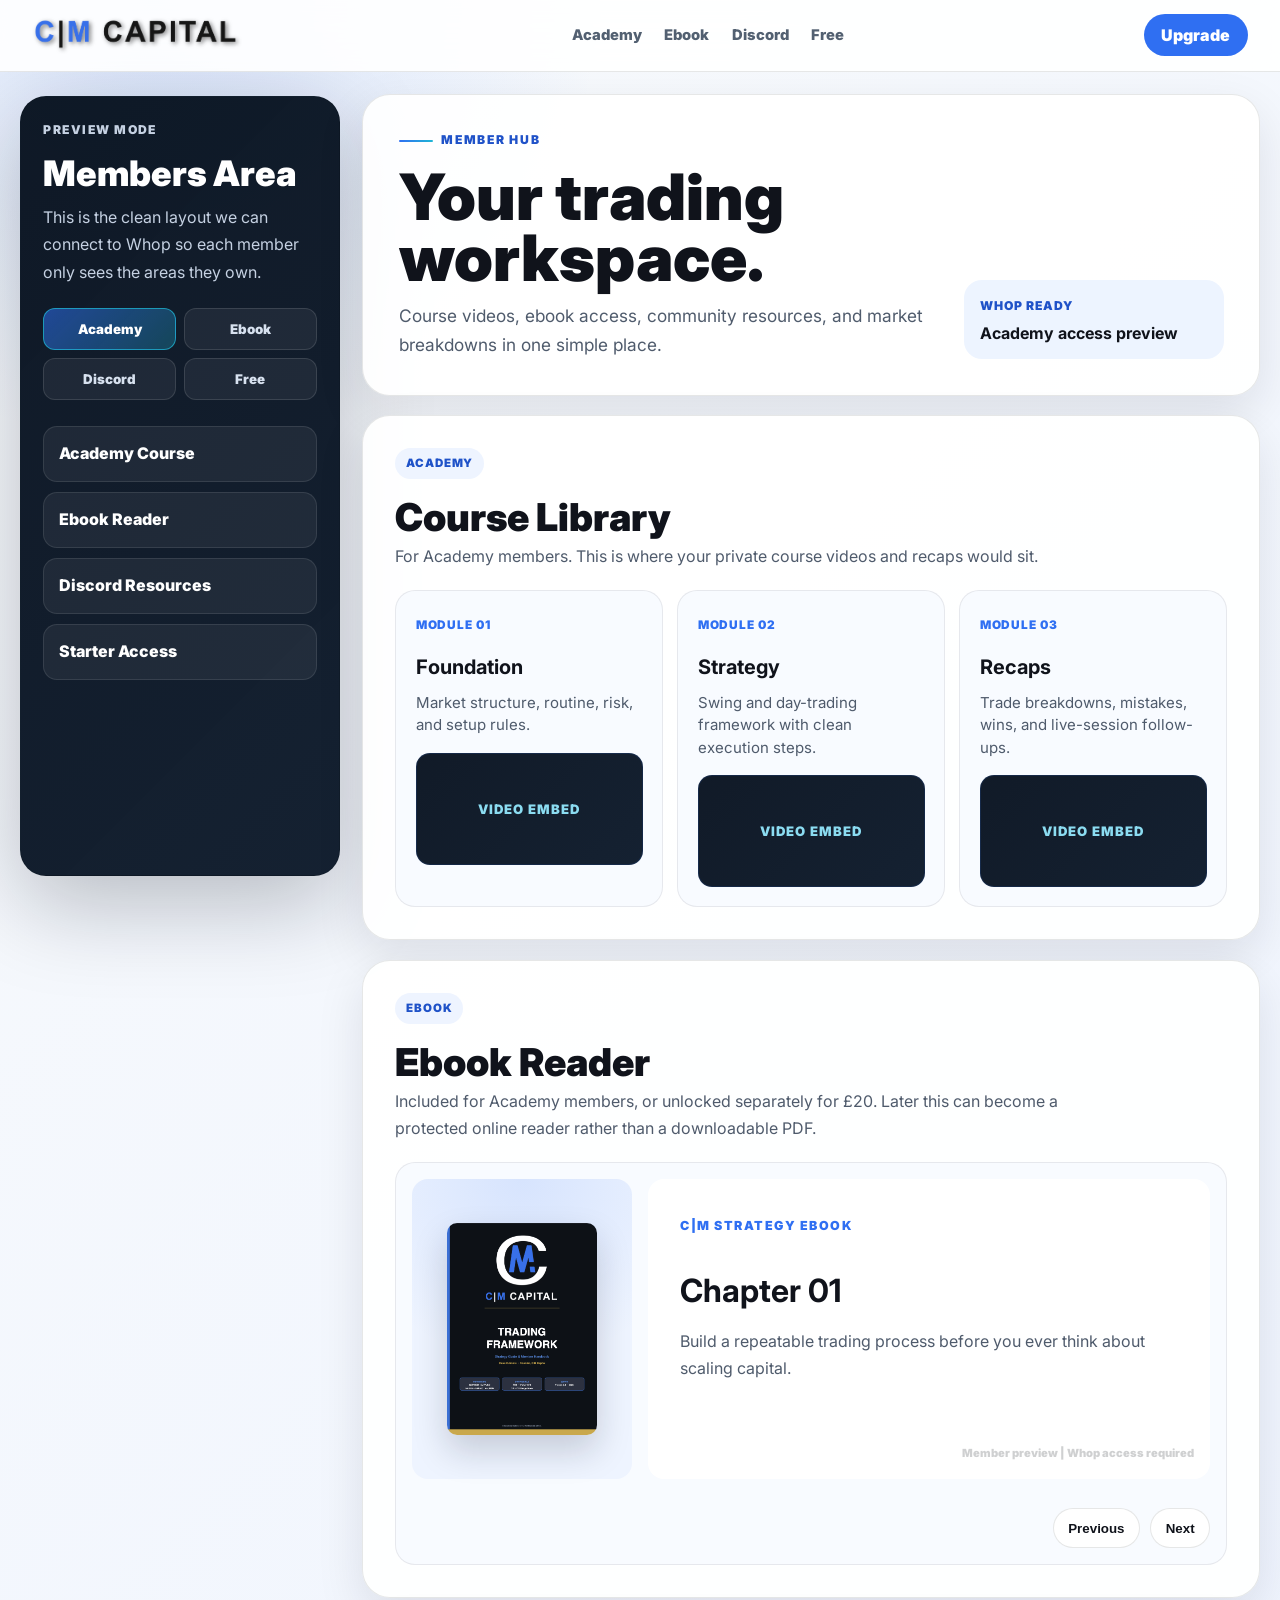
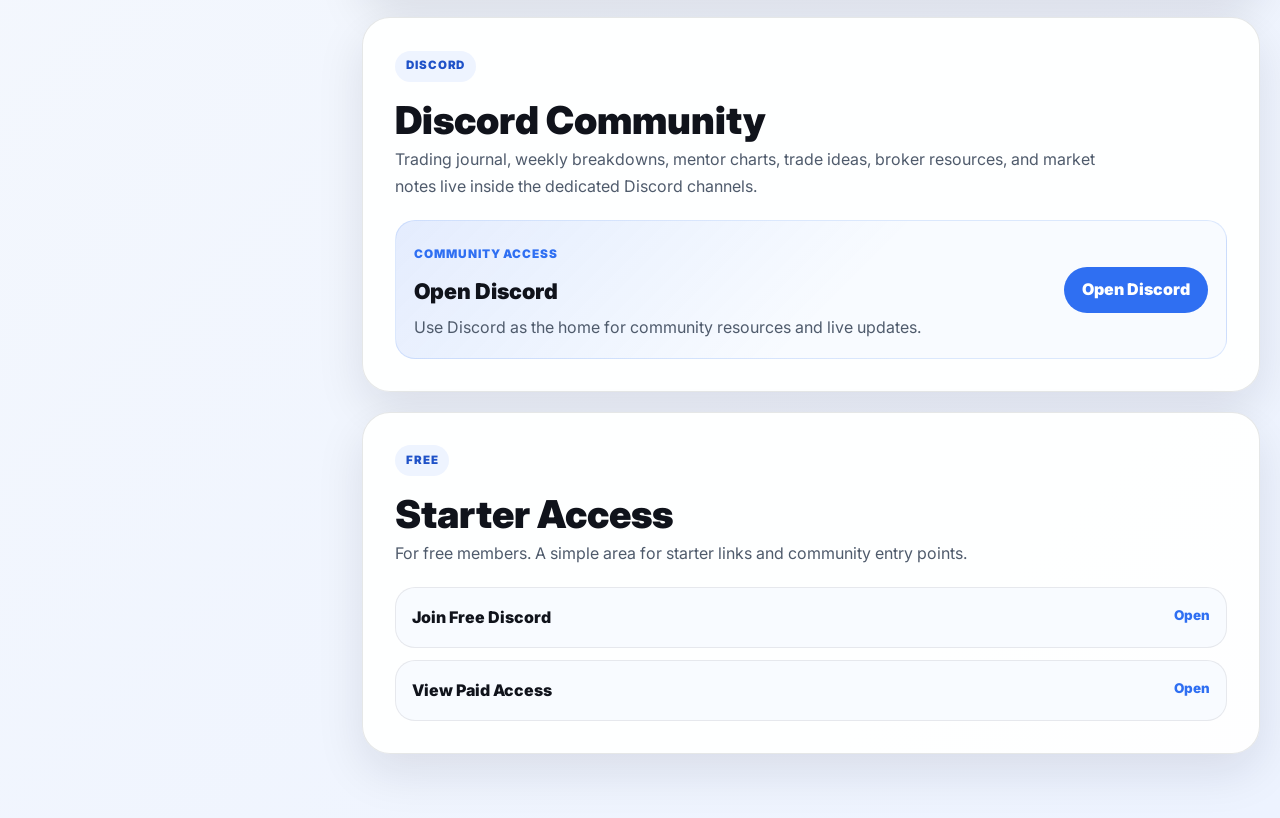
==== members/index.html @ 34deee8c "Add files via upload" ====
<!DOCTYPE html>
<html lang="en">
<head>
  <meta charset="UTF-8" />
  <meta name="viewport" content="width=device-width, initial-scale=1.0" />
  <title>C|M Capital Members Area</title>
  <meta name="description" content="C|M Capital member access preview for Academy, Discord, Ebook, and free resources." />
  <link rel="icon" href="../assets/logo-mark-dark.png" />
  <link rel="preconnect" href="https://fonts.googleapis.com">
  <link rel="preconnect" href="https://fonts.gstatic.com" crossorigin>
  <link href="https://fonts.googleapis.com/css2?family=Inter:wght@400;500;600;700;800;900&display=swap" rel="stylesheet">
  <link rel="stylesheet" href="../style.css" />
</head>
<body class="portal-body">
  <header class="portal-shell-header">
    <a href="../index.html" class="portal-brand" aria-label="Back to C|M Capital home">
      <img src="../assets/logo-nav.png" alt="C|M Capital">
    </a>
    <nav class="portal-topnav" aria-label="Member portal navigation">
      <a href="#academy">Academy</a>
      <a href="#ebook">Ebook</a>
      <a href="#discord">Discord</a>
      <a href="#free">Free</a>
    </nav>
    <a href="../index.html#services" class="portal-upgrade">Upgrade</a>
  </header>

  <main class="portal-layout">
    <aside class="portal-sidebar">
      <p class="portal-label">Preview Mode</p>
      <h1>Members Area</h1>
      <p>This is the clean layout we can connect to Whop so each member only sees the areas they own.</p>
      <div class="portal-role-switcher" aria-label="Preview access level">
        <button type="button" class="is-selected" data-role="academy">Academy</button>
        <button type="button" data-role="ebook">Ebook</button>
        <button type="button" data-role="discord">Discord</button>
        <button type="button" data-role="free">Free</button>
      </div>
      <div class="portal-access-list">
        <a href="#academy">Academy Course</a>
        <a href="#ebook">Ebook Reader</a>
        <a href="#discord">Discord Resources</a>
        <a href="#free">Starter Access</a>
      </div>
    </aside>

    <section class="portal-main">
      <section class="portal-hero-card">
        <div>
          <span class="section-kicker">Member hub</span>
          <h2>Your trading workspace.</h2>
          <p>Course videos, ebook access, community resources, and market breakdowns in one simple place.</p>
        </div>
        <div class="portal-status">
          <span>Whop ready</span>
          <strong id="portal-access-label">Academy access preview</strong>
        </div>
      </section>

      <section id="academy" class="portal-section" data-access="academy">
        <div class="portal-section-head">
          <span class="portal-tag">Academy</span>
          <h2>Course Library</h2>
          <p>For Academy members. This is where your private course videos and recaps would sit.</p>
        </div>
        <div class="lesson-grid">
          <article class="lesson-card"><span>Module 01</span><h3>Foundation</h3><p>Market structure, routine, risk, and setup rules.</p><div class="video-slot">Video Embed</div></article>
          <article class="lesson-card"><span>Module 02</span><h3>Strategy</h3><p>Swing and day-trading framework with clean execution steps.</p><div class="video-slot">Video Embed</div></article>
          <article class="lesson-card"><span>Module 03</span><h3>Recaps</h3><p>Trade breakdowns, mistakes, wins, and live-session follow-ups.</p><div class="video-slot">Video Embed</div></article>
        </div>
      </section>

      <section id="ebook" class="portal-section" data-access="academy ebook">
        <div class="portal-section-head">
          <span class="portal-tag">Ebook</span>
          <h2>Ebook Reader</h2>
          <p>Included for Academy members, or unlocked separately for £20. Later this can become a protected online reader rather than a downloadable PDF.</p>
        </div>
        <div class="reader-preview">
          <div class="ebook-preview-cover">
            <img src="../assets/ebook-cover.png" alt="C|M Strategy Ebook cover">
          </div>
          <div class="reader-page">
            <span class="reader-watermark">Member preview | Whop access required</span>
            <span>C|M Strategy Ebook</span>
            <h3>Chapter 01</h3>
            <p>Build a repeatable trading process before you ever think about scaling capital.</p>
          </div>
          <div class="reader-controls">
            <button type="button">Previous</button>
            <button type="button">Next</button>
          </div>
        </div>
      </section>

      <section id="discord" class="portal-section" data-access="academy discord">
        <div class="portal-section-head">
          <span class="portal-tag">Discord</span>
          <h2>Discord Community</h2>
          <p>Trading journal, weekly breakdowns, mentor charts, trade ideas, broker resources, and market notes live inside the dedicated Discord channels.</p>
        </div>
        <div class="discord-open-card">
          <div>
            <span>Community Access</span>
            <h3>Open Discord</h3>
            <p>Use Discord as the home for community resources and live updates.</p>
          </div>
          <a href="https://whop.com/checkout/plan_9veu1Ojz0m4vs" target="_blank" rel="noopener">Open Discord</a>
        </div>
      </section>

      <section id="free" class="portal-section" data-access="academy ebook discord free">
        <div class="portal-section-head">
          <span class="portal-tag">Free</span>
          <h2>Starter Access</h2>
          <p>For free members. A simple area for starter links and community entry points.</p>
        </div>
        <div class="resource-list">
          <a href="https://whop.com/checkout/plan_aQADfPZUcDxqJ" target="_blank" rel="noopener">Join Free Discord</a>
          <a href="../index.html#services">View Paid Access</a>
        </div>
      </section>
    </section>
  </main>
  <script src="../script.js"></script>
</body>
</html>
---- style.css ----
:root {
  --ink: #10131b;
  --soft-ink: #4f5b6c;
  --muted: #778296;
  --paper: #f7f9fd;
  --panel: #ffffff;
  --line: rgba(16, 19, 27, 0.1);
  --navy: #07111f;
  --navy-2: #0b1829;
  --blue: #2f6ff2;
  --blue-2: #1f52c8;
  --cyan: #1fb6d5;
  --green: #12b981;
  --gold: #d9982f;
  --radius: 18px;
  --shadow-soft: 0 18px 48px rgba(16, 24, 40, 0.1);
  --shadow-strong: 0 28px 90px rgba(7, 17, 31, 0.26);
}

*, *::before, *::after { box-sizing: border-box; margin: 0; padding: 0; }
html { scroll-behavior: smooth; scroll-padding-top: 94px; }
body {
  font-family: 'Inter', sans-serif;
  color: var(--ink);
  background:
    linear-gradient(90deg, rgba(47,111,242,0.04) 1px, transparent 1px),
    linear-gradient(rgba(47,111,242,0.035) 1px, transparent 1px),
    radial-gradient(circle at 18% 8%, rgba(47,111,242,0.13), transparent 32rem),
    radial-gradient(circle at 88% 10%, rgba(31,182,213,0.12), transparent 28rem),
    var(--paper);
  background-size: 44px 44px, 44px 44px, auto, auto, auto;
  line-height: 1.7;
  overflow-x: hidden;
}
img { display: block; max-width: 100%; }
a { color: inherit; text-decoration: none; }
.container { width: min(1200px, calc(100% - 40px)); margin: 0 auto; }

.navbar {
  position: fixed;
  inset: 0 0 auto;
  z-index: 1000;
  padding: 0.8rem 0;
  background: rgba(255,255,255,0.88);
  border-bottom: 1px solid var(--line);
  backdrop-filter: blur(18px);
}
.nav-content { display: flex; align-items: center; justify-content: space-between; gap: 1.3rem; }
.logo { display: flex; align-items: center; }
.logo-img { width: clamp(230px, 17vw, 340px); height: auto; max-height: 74px; object-fit: contain; object-position: left center; }
.nav-links { display: flex; align-items: center; gap: 2rem; list-style: none; }
.nav-links a {
  color: #526071;
  font-size: 0.94rem;
  font-weight: 750;
  transition: color 0.22s ease;
}
.nav-links a:hover { color: var(--blue); }
.nav-mobile-action { display: none; }
.nav-toggle { display: none; }
.nav-actions {
  display: flex;
  align-items: center;
  gap: 0.7rem;
}

.nav-btn,
.btn-primary,
.btn-card,
.btn-submit {
  display: inline-flex;
  align-items: center;
  justify-content: center;
  min-height: 50px;
  border: 0;
  border-radius: 999px;
  background: linear-gradient(135deg, var(--blue), var(--blue-2));
  color: white;
  font-weight: 850;
  box-shadow: 0 16px 34px rgba(47, 111, 242, 0.24);
  transition: transform 0.22s ease, box-shadow 0.22s ease, filter 0.22s ease;
}
.nav-btn { min-height: 44px; padding: 0 1.25rem; font-size: 0.92rem; white-space: nowrap; }
.login-btn {
  display: inline-flex;
  align-items: center;
  justify-content: center;
  min-height: 44px;
  padding: 0 1rem;
  border: 1px solid rgba(47,111,242,0.16);
  border-radius: 999px;
  background: white;
  color: var(--ink);
  font-size: 0.92rem;
  font-weight: 850;
  white-space: nowrap;
  transition: transform 0.22s ease, border-color 0.22s ease;
}
.login-btn:hover { transform: translateY(-2px); border-color: rgba(47,111,242,0.34); }
.btn-primary, .btn-card { padding: 0 1.55rem; }
.nav-btn:hover,
.btn-primary:hover,
.btn-card:hover,
.btn-submit:hover {
  transform: translateY(-2px);
  box-shadow: 0 22px 46px rgba(47, 111, 242, 0.34);
  filter: saturate(1.08);
}

.hero {
  position: relative;
  min-height: 100vh;
  display: flex;
  align-items: center;
  padding: 8.5rem 0 5.2rem;
  overflow: hidden;
  background:
    linear-gradient(110deg, rgba(247,249,253,0.98) 0%, rgba(247,249,253,0.91) 47%, rgba(7,17,31,0.05) 100%);
}
.hero::before {
  content: "";
  position: absolute;
  inset: 8rem -12vw auto auto;
  width: min(62vw, 820px);
  height: min(62vw, 820px);
  border-radius: 50%;
  background: linear-gradient(135deg, rgba(47,111,242,0.15), rgba(31,182,213,0.08));
  filter: blur(4px);
}
.hero-bg {
  position: absolute;
  inset: auto 0 0;
  height: 34%;
  pointer-events: none;
  background: linear-gradient(180deg, transparent, rgba(255,255,255,0.62));
}
.hero-grid {
  position: relative;
  display: grid;
  grid-template-columns: 0.92fr 1.08fr;
  gap: clamp(2rem, 5vw, 4.5rem);
  align-items: center;
}
.eyebrow,
.section-kicker {
  display: inline-flex;
  align-items: center;
  gap: 0.55rem;
  margin-bottom: 1rem;
  color: var(--blue-2);
  font-size: 0.76rem;
  font-weight: 950;
  letter-spacing: 0.14em;
  text-transform: uppercase;
}
.eyebrow::before,
.section-kicker::before {
  content: "";
  width: 34px;
  height: 2px;
  border-radius: 999px;
  background: linear-gradient(90deg, var(--blue), var(--cyan));
}
.hero-left h1 {
  max-width: 760px;
  margin-bottom: 1.3rem;
  font-size: clamp(4rem, 8.4vw, 7.25rem);
  font-weight: 950;
  letter-spacing: 0;
  line-height: 0.9;
}
.gradient-text {
  background: linear-gradient(90deg, #111827 0%, var(--blue) 48%, var(--cyan) 100%);
  -webkit-background-clip: text;
  -webkit-text-fill-color: transparent;
}
.hero-left p {
  max-width: 610px;
  margin-bottom: 1.9rem;
  color: #445164;
  font-size: clamp(1.08rem, 2vw, 1.28rem);
}
.hero-actions { display: flex; flex-wrap: wrap; gap: 0.9rem; margin-bottom: 1.45rem; }
.btn-secondary {
  display: inline-flex;
  align-items: center;
  justify-content: center;
  min-height: 50px;
  padding: 0 1.45rem;
  border: 1px solid rgba(47,111,242,0.18);
  border-radius: 999px;
  background: rgba(255,255,255,0.82);
  color: var(--ink);
  font-weight: 850;
  box-shadow: 0 14px 34px rgba(16, 24, 40, 0.06);
  transition: transform 0.22s ease, border-color 0.22s ease, background 0.22s ease;
}
.btn-secondary:hover { transform: translateY(-2px); border-color: rgba(47,111,242,0.34); background: white; }
.hero-trust { display: flex; flex-wrap: wrap; gap: 0.65rem; }
.hero-trust strong {
  display: inline-flex;
  align-items: center;
  min-height: 38px;
  padding: 0 0.82rem;
  border: 1px solid rgba(16,19,27,0.09);
  border-radius: 999px;
  background: rgba(255,255,255,0.84);
  color: #172033;
  font-size: 0.91rem;
  box-shadow: 0 10px 28px rgba(16, 24, 40, 0.06);
}
.hero-right { position: relative; min-height: 560px; }
.hero-terminal {
  position: absolute;
  inset: 0 0 auto auto;
  width: min(100%, 690px);
  padding: clamp(1rem, 2.2vw, 1.45rem);
  border: 1px solid rgba(255,255,255,0.16);
  border-radius: 28px;
  background:
    linear-gradient(135deg, rgba(11,24,41,0.96), rgba(7,17,31,0.98)),
    var(--navy);
  box-shadow: var(--shadow-strong);
  overflow: hidden;
}
.hero-terminal::before {
  content: "";
  position: absolute;
  inset: 0;
  background:
    linear-gradient(90deg, rgba(255,255,255,0.045) 1px, transparent 1px),
    linear-gradient(rgba(255,255,255,0.035) 1px, transparent 1px);
  background-size: 34px 34px;
  opacity: 0.42;
}
.terminal-top,
.market-panel,
.chart-panel,
.terminal-footer { position: relative; }
.terminal-top {
  display: flex;
  align-items: center;
  justify-content: space-between;
  gap: 1rem;
  margin-bottom: 1.2rem;
  color: #9fb0c7;
  font-size: 0.85rem;
  font-weight: 800;
}
.terminal-logo { width: min(280px, 58%); height: auto; object-fit: contain; object-position: left center; }
.market-panel {
  display: grid;
  grid-template-columns: repeat(2, 1fr);
  gap: 0.85rem;
  margin-bottom: 1rem;
}
.access-panel {
  position: relative;
  display: grid;
  gap: 0.75rem;
  margin-bottom: 1rem;
}
.access-row {
  display: grid;
  grid-template-columns: 120px 1fr;
  gap: 1rem;
  align-items: center;
  min-height: 64px;
  padding: 0.85rem 1rem;
  border: 1px solid rgba(255,255,255,0.1);
  border-radius: 18px;
  background: rgba(255,255,255,0.055);
}
.access-row.is-active {
  border-color: rgba(47,111,242,0.48);
  background: linear-gradient(135deg, rgba(47,111,242,0.22), rgba(255,255,255,0.06));
  box-shadow: 0 18px 40px rgba(47,111,242,0.18);
}
.access-row span {
  color: #85dfff;
  font-size: 0.76rem;
  font-weight: 950;
  letter-spacing: 0.1em;
  text-transform: uppercase;
}
.access-row strong {
  color: white;
  font-size: 0.98rem;
  line-height: 1.25;
}
.market-panel div {
  padding: 1rem;
  border: 1px solid rgba(255,255,255,0.1);
  border-radius: 18px;
  background: rgba(255,255,255,0.055);
}
.metric-label {
  display: block;
  margin-bottom: 0.25rem;
  color: #8190a5;
  font-size: 0.74rem;
  font-weight: 850;
  letter-spacing: 0.08em;
  text-transform: uppercase;
}
.market-panel strong { color: white; font-size: clamp(1.8rem, 4vw, 3.1rem); line-height: 1; }
.chart-panel {
  display: flex;
  align-items: end;
  gap: clamp(0.5rem, 1.3vw, 0.85rem);
  height: 280px;
  padding: 1.1rem;
  border: 1px solid rgba(255,255,255,0.1);
  border-radius: 22px;
  background:
    linear-gradient(180deg, rgba(47,111,242,0.13), transparent 62%),
    rgba(255,255,255,0.045);
}
.chart-panel span {
  flex: 1;
  min-width: 18px;
  border-radius: 999px 999px 8px 8px;
  background: linear-gradient(180deg, var(--cyan), var(--blue));
  box-shadow: 0 16px 34px rgba(47,111,242,0.24);
}
.portal-chart { height: 190px; }
.terminal-footer {
  display: flex;
  flex-wrap: wrap;
  gap: 0.6rem;
  margin-top: 1rem;
}
.terminal-footer span {
  padding: 0.5rem 0.7rem;
  border: 1px solid rgba(255,255,255,0.1);
  border-radius: 999px;
  color: #c4d2e6;
  background: rgba(255,255,255,0.055);
  font-size: 0.82rem;
  font-weight: 800;
}
.hero-watermark {
  position: absolute;
  left: -5%;
  bottom: -8%;
  width: min(42%, 280px);
  opacity: 0.1;
  filter: saturate(0.9);
  pointer-events: none;
}

.signal-strip {
  padding: 1.1rem 0;
  background: var(--navy);
  color: white;
}
.signal-grid {
  display: grid;
  grid-template-columns: repeat(3, 1fr);
  gap: 1px;
  border: 1px solid rgba(255,255,255,0.1);
  border-radius: 18px;
  overflow: hidden;
}
.signal-grid div {
  display: flex;
  align-items: center;
  gap: 0.85rem;
  min-height: 78px;
  padding: 1rem 1.2rem;
  background: rgba(255,255,255,0.055);
}
.signal-grid span { color: var(--cyan); font-weight: 950; }
.signal-grid strong { font-size: 0.96rem; line-height: 1.3; }

section { position: relative; }
.proof,
.services {
  padding: 7rem 0;
  background: rgba(255,255,255,0.58);
}
.about,
.members,
.reviews,
.contact { padding: 7rem 0; }
.section-kicker { display: flex; justify-content: center; }
.section-title {
  max-width: 880px;
  margin: 0 auto 1rem;
  text-align: center;
  font-size: clamp(2.35rem, 5vw, 4.15rem);
  font-weight: 950;
  line-height: 1;
  letter-spacing: 0;
}
.section-intro {
  max-width: 680px;
  margin: -0.15rem auto 0;
  color: var(--soft-ink);
  text-align: center;
  font-size: 1.03rem;
}
.proof-subtitle {
  margin-bottom: 3rem;
  color: var(--muted);
  text-align: center;
  font-size: 1.08rem;
}
.certificates-grid {
  display: grid;
  grid-template-columns: repeat(auto-fit, minmax(220px, 1fr));
  align-items: start;
  justify-items: center;
  gap: 1.35rem;
}
.cert-card {
  position: relative;
  display: block;
  isolation: isolate;
  width: fit-content;
  max-width: 100%;
  padding: 0;
  line-height: 0;
  overflow: hidden;
  border: 0;
  border-radius: 12px;
  background: transparent;
  transition: transform 0.3s ease, filter 0.3s ease;
}
.cert-card img {
  width: auto;
  max-width: 100%;
  height: auto;
  border-radius: inherit;
  border: 1px solid rgba(16,19,27,0.13);
  background: transparent;
  box-shadow: 0 16px 42px rgba(16, 24, 40, 0.1);
}
.cert-glow {
  position: absolute;
  inset: 0;
  z-index: -1;
  border-radius: inherit;
  background: transparent;
  opacity: 0;
  transition: opacity 0.3s ease;
}
.cert-card:hover {
  filter: drop-shadow(0 22px 30px rgba(47, 111, 242, 0.15));
}

.about-grid {
  display: grid;
  grid-template-columns: 1.08fr 0.92fr;
  gap: clamp(2rem, 5vw, 4rem);
  align-items: center;
}
.about .section-kicker,
.contact-text .section-kicker { justify-content: flex-start; }
.about-text h3,
.contact-text h2 {
  margin-bottom: 0.75rem;
  font-size: clamp(2.35rem, 5vw, 4rem);
  font-weight: 950;
  line-height: 1;
}
.about-text h4 {
  margin-bottom: 1.55rem;
  color: #1e293b;
  font-size: clamp(1.25rem, 2.3vw, 1.75rem);
  line-height: 1.2;
}
.about-text p {
  margin-bottom: 1.1rem;
  color: var(--soft-ink);
  font-size: 1.02rem;
}
.about-text strong { color: var(--ink); }
.about-cta {
  margin-top: 1.6rem;
  color: var(--blue) !important;
  font-weight: 850;
}
.about-img {
  position: relative;
  padding: clamp(1rem, 2vw, 1.4rem);
  border: 1px solid var(--line);
  border-radius: 30px;
  background:
    linear-gradient(135deg, rgba(255,255,255,0.96), rgba(236,242,255,0.86));
  box-shadow: var(--shadow-soft);
}
.about-img::before {
  content: "";
  position: absolute;
  inset: auto 12% -8% 12%;
  height: 18%;
  border-radius: 50%;
  background: rgba(47,111,242,0.18);
  filter: blur(30px);
}
.about-img img { position: relative; border-radius: 22px; }
.social-icons {
  display: flex;
  flex-wrap: wrap;
  gap: 0.8rem;
  margin-top: 2rem;
}
.social-link {
  display: inline-flex;
  align-items: center;
  justify-content: center;
  width: 48px;
  height: 48px;
  border: 1px solid rgba(47,111,242,0.14);
  border-radius: 50%;
  background: white;
  color: var(--blue);
  box-shadow: 0 12px 26px rgba(16, 24, 40, 0.08);
  font-size: 1.24rem;
  transition: transform 0.22s ease, background 0.22s ease, color 0.22s ease;
}
.social-link:hover { transform: translateY(-3px); background: var(--blue); color: white; }

.services-grid {
  display: grid;
  grid-template-columns: repeat(4, 1fr);
  gap: 1.25rem;
  margin-top: 3rem;
}
.service-card {
  position: relative;
  display: flex;
  flex-direction: column;
  min-height: 100%;
  padding: 1.65rem;
  border: 1px solid var(--line);
  border-radius: 24px;
  background: rgba(255,255,255,0.9);
  box-shadow: var(--shadow-soft);
  text-align: left;
  transition: transform 0.25s ease, border-color 0.25s ease, box-shadow 0.25s ease;
}
.service-card::before {
  content: "";
  position: absolute;
  inset: 0;
  border-radius: inherit;
  background: linear-gradient(135deg, rgba(47,111,242,0.07), transparent 48%);
  pointer-events: none;
}
.service-card > * { position: relative; }
.service-card:hover {
  transform: translateY(-8px);
  border-color: rgba(47,111,242,0.26);
  box-shadow: 0 28px 64px rgba(16, 24, 40, 0.14);
}
.best-seller {
  border-color: rgba(217,152,47,0.34);
  box-shadow: 0 24px 60px rgba(217, 152, 47, 0.12);
}
.card-icon-circle {
  display: flex;
  align-items: center;
  justify-content: center;
  width: 82px;
  height: 82px;
  margin-bottom: 1.35rem;
  border: 1px solid rgba(47,111,242,0.14);
  border-radius: 20px;
  background: #f4f7ff;
}
.card-icon-img {
  width: 56px;
  height: 56px;
  border-radius: 14px;
  object-fit: contain;
}
.service-card h3 {
  margin-bottom: 1rem;
  font-size: 1.58rem;
  font-weight: 950;
  line-height: 1.1;
}
.service-list {
  flex: 1;
  list-style: none;
  margin-bottom: 1.35rem;
}
.service-list li {
  position: relative;
  margin-bottom: 0.72rem;
  padding-left: 1.75rem;
  color: #4f5b6c;
  font-size: 0.96rem;
  line-height: 1.5;
}
.service-list li::before {
  content: "";
  position: absolute;
  left: 0;
  top: 0.26rem;
  width: 16px;
  height: 16px;
  border-radius: 50%;
  background: var(--green);
  box-shadow: 0 0 18px rgba(18,185,129,0.28);
}
.service-list li::after {
  content: "";
  position: absolute;
  left: 5px;
  top: 0.55rem;
  width: 6px;
  height: 3px;
  border-left: 2px solid white;
  border-bottom: 2px solid white;
  transform: rotate(-45deg);
}
.btn-card { width: 100%; text-align: center; }
.price-box { margin-top: 1rem; text-align: center; }
.price-sub {
  color: var(--muted);
  font-size: 0.92rem;
  font-weight: 750;
}
.badge,
.lifetime-badge {
  display: inline-flex;
  align-items: center;
  justify-content: center;
  width: fit-content;
  border-radius: 999px;
  font-size: 0.74rem;
  font-weight: 950;
}
.badge {
  position: absolute;
  top: 1.15rem;
  right: 1.15rem;
  padding: 0.52rem 1.05rem;
  background: linear-gradient(135deg, #f59e0b, #f97316);
  color: white;
  letter-spacing: 0.04em;
  text-transform: uppercase;
  box-shadow: 0 12px 28px rgba(249,115,22,0.34), 0 0 0 1px rgba(255,255,255,0.55) inset;
  animation: badgePulse 2.4s ease-in-out infinite;
}
.badge-free {
  background: linear-gradient(135deg, #10b981, #059669);
  color: white;
  box-shadow: 0 12px 28px rgba(16,185,129,0.32), 0 0 0 1px rgba(255,255,255,0.48) inset;
}
.badge-ebook {
  background: linear-gradient(135deg, #2f6ff2, #1fb6d5);
  box-shadow: 0 12px 28px rgba(47,111,242,0.32), 0 0 0 1px rgba(255,255,255,0.48) inset;
}
.ebook-card {
  overflow: hidden;
}
.ebook-card .badge {
  z-index: 6;
  top: 1rem;
  right: 1rem;
}
.ebook-cover-wrap {
  position: relative;
  z-index: 1;
  display: flex;
  justify-content: center;
  align-items: center;
  height: 185px;
  margin-bottom: 1.25rem;
  padding: 0.65rem;
  border: 1px solid rgba(47,111,242,0.12);
  border-radius: 20px;
  background:
    radial-gradient(circle at 50% 0%, rgba(47,111,242,0.12), transparent 60%),
    #f4f7ff;
  overflow: hidden;
}
.ebook-shine {
  display: none;
}
.ebook-cover-wrap img {
  position: relative;
  z-index: 4;
  width: auto;
  height: 100%;
  border-radius: 10px;
  box-shadow: 0 14px 30px rgba(16,24,40,0.18);
}
.lifetime-badge {
  margin: 0.75rem auto 0;
  padding: 0.36rem 0.8rem;
  background: #dcfce7;
  color: #047857;
}
@keyframes badgePulse {
  0%, 100% { transform: scale(1); }
  50% { transform: scale(1.055); }
}
.access-steps {
  display: grid;
  grid-template-columns: repeat(3, 1fr);
  gap: 1rem;
  margin: 2rem 0 1rem;
}
.access-steps article {
  padding: 1.25rem;
  border: 1px solid var(--line);
  border-radius: 22px;
  background: rgba(255,255,255,0.86);
  box-shadow: 0 16px 38px rgba(16,24,40,0.07);
}
.access-steps span {
  display: inline-flex;
  margin-bottom: 0.7rem;
  color: var(--blue);
  font-size: 0.78rem;
  font-weight: 950;
}
.access-steps h3 {
  margin-bottom: 0.35rem;
  font-size: 1.12rem;
  font-weight: 950;
}
.access-steps p {
  color: var(--soft-ink);
  font-size: 0.93rem;
  line-height: 1.5;
}

.faq {
  padding: 7rem 0;
  background: rgba(255,255,255,0.58);
}
.faq-grid {
  display: grid;
  grid-template-columns: 0.85fr 1.15fr;
  gap: clamp(2rem, 5vw, 4rem);
  align-items: start;
}
.faq .section-kicker,
.faq .section-title {
  justify-content: flex-start;
  text-align: left;
  margin-left: 0;
}
.faq-list {
  display: grid;
  gap: 0.8rem;
}
.faq-list details {
  border: 1px solid var(--line);
  border-radius: 18px;
  background: rgba(255,255,255,0.92);
  box-shadow: 0 14px 34px rgba(16,24,40,0.07);
  overflow: hidden;
}
.faq-list summary {
  cursor: pointer;
  padding: 1rem 1.1rem;
  color: var(--ink);
  font-weight: 950;
}
.faq-list p {
  padding: 0 1.1rem 1rem;
  color: var(--soft-ink);
}

.members {
  background: rgba(255,255,255,0.58);
}
.members-head {
  display: grid;
  grid-template-columns: 0.95fr 1.05fr;
  gap: clamp(2rem, 5vw, 4rem);
  align-items: end;
  margin-bottom: 2rem;
}
.members .section-kicker,
.members .section-title {
  justify-content: flex-start;
  text-align: left;
  margin-left: 0;
  margin-right: 0;
}
.members-copy p {
  max-width: 590px;
  color: var(--soft-ink);
  font-size: 1.05rem;
}
.members-actions {
  display: flex;
  flex-wrap: wrap;
  gap: 0.85rem;
  margin-top: 1.35rem;
}
.portal-grid {
  display: grid;
  grid-template-columns: repeat(4, 1fr);
  gap: 1rem;
}
.portal-card {
  min-height: 220px;
  padding: 1.4rem;
  border: 1px solid var(--line);
  border-radius: 24px;
  background:
    linear-gradient(135deg, rgba(47,111,242,0.08), transparent 52%),
    rgba(255,255,255,0.92);
  box-shadow: var(--shadow-soft);
}
.portal-tag {
  display: inline-flex;
  margin-bottom: 1.2rem;
  padding: 0.36rem 0.66rem;
  border-radius: 999px;
  background: #eef4ff;
  color: var(--blue-2);
  font-size: 0.72rem;
  font-weight: 950;
  letter-spacing: 0.08em;
  text-transform: uppercase;
}
.portal-card h3 {
  margin-bottom: 0.65rem;
  font-size: 1.25rem;
  font-weight: 950;
}
.portal-card p {
  color: var(--soft-ink);
  font-size: 0.95rem;
  line-height: 1.55;
}

.reviews {
  overflow: hidden;
  background:
    linear-gradient(135deg, rgba(7,17,31,0.97), rgba(11,24,41,0.98));
  color: white;
}
.reviews .section-kicker,
.reviews .section-title { color: white; }
.reviews .section-kicker::before { background: linear-gradient(90deg, var(--cyan), white); }
.reviews-track {
  width: 100%;
  overflow: hidden;
  mask-image: linear-gradient(90deg, transparent, black 9%, black 91%, transparent);
}
.reviews-slider {
  display: flex;
  width: max-content;
  gap: 1.15rem;
  animation: scroll-smooth 120s linear infinite;
  will-change: transform;
}
.reviews-slider:hover { animation-play-state: paused; }
.review-card {
  flex: 0 0 360px;
  display: flex;
  flex-direction: column;
  justify-content: space-between;
  min-height: 238px;
  padding: 1.7rem;
  border: 1px solid rgba(255,255,255,0.1);
  border-radius: 22px;
  background: rgba(255,255,255,0.07);
  box-shadow: 0 20px 54px rgba(0,0,0,0.18);
}
.review-text { color: #d7e1ef; font-size: 1rem; line-height: 1.62; }
.review-author {
  margin-top: 1.4rem;
  color: #80d7ef;
  font-weight: 900;
  text-align: right;
}
@keyframes scroll-smooth { from { transform: translateX(0); } to { transform: translateX(-50%); } }

.contact-grid {
  display: grid;
  grid-template-columns: 0.95fr 1.05fr;
  gap: clamp(2rem, 5vw, 3rem);
  align-items: center;
}
.contact-form {
  padding: clamp(1.25rem, 2vw, 2rem);
  border: 1px solid var(--line);
  border-radius: 24px;
  background: rgba(255,255,255,0.92);
  box-shadow: var(--shadow-soft);
}
.contact-form input,
.contact-form textarea {
  width: 100%;
  margin-bottom: 1rem;
  padding: 1rem 1.05rem;
  border: 1px solid rgba(16,19,27,0.12);
  border-radius: 13px;
  outline: none;
  background: #f8fafc;
  color: var(--ink);
  font-family: inherit;
  font-size: 1rem;
  transition: border-color 0.22s ease, box-shadow 0.22s ease, background 0.22s ease;
}
.contact-form input:focus,
.contact-form textarea:focus {
  border-color: rgba(47,111,242,0.58);
  background: white;
  box-shadow: 0 0 0 4px rgba(47,111,242,0.1);
}
.contact-form input::placeholder,
.contact-form textarea::placeholder { color: #8a96a8; }
.btn-submit {
  width: 100%;
  min-height: 52px;
  cursor: pointer;
  font-size: 1rem;
}
.form-success {
  padding: 1rem;
  border: 1px solid rgba(18,185,129,0.36);
  border-radius: 14px;
  background: #dcfce7;
  color: #047857;
  font-weight: 850;
  text-align: center;
}
.contact-text p {
  max-width: 440px;
  color: var(--soft-ink);
  font-size: 1.16rem;
}

footer {
  padding: 2.4rem 0;
  border-top: 1px solid rgba(255,255,255,0.08);
  background: var(--navy);
  color: #a7b4c6;
}
.footer-grid {
  display: grid;
  grid-template-columns: 1fr 1fr;
  gap: 2rem;
  align-items: center;
}
.footer-left p { margin: 0.25rem 0; }
.mission { color: #7f8da2; font-size: 0.88rem; font-style: italic; }
.footer-right {
  display: grid;
  justify-items: end;
  gap: 0.75rem;
}
.trust-seal {
  display: flex;
  align-items: center;
  gap: 0.55rem;
}
.trust-seal svg {
  border-radius: 50%;
  background: var(--green) !important;
  padding: 7px;
}
.trust-seal span { font-size: 0.86rem; }
.footer-links {
  display: flex;
  flex-wrap: wrap;
  gap: 1rem;
}
.footer-links a:hover { color: white; }
.footer-disclaimer {
  margin-top: 1.4rem;
  padding-top: 1.2rem;
  border-top: 1px solid rgba(255,255,255,0.08);
}
.footer-disclaimer p {
  max-width: 980px;
  color: #7f8da2;
  font-size: 0.78rem;
  line-height: 1.55;
}

@media (max-width: 1100px) {
  .hero-grid,
  .about-grid,
  .contact-grid { grid-template-columns: 1fr; }
  .hero-right { min-height: 540px; }
  .services-grid { grid-template-columns: repeat(2, 1fr); max-width: 920px; margin-left: auto; margin-right: auto; }
}

@media (max-width: 992px) {
  .container { width: min(100% - 28px, 1200px); }
  .nav-toggle {
    display: inline-flex;
    flex-direction: column;
    justify-content: center;
    gap: 6px;
    width: 44px;
    height: 44px;
    border: 1px solid var(--line);
    border-radius: 50%;
    background: white;
  }
  .nav-toggle span {
    display: block;
    width: 18px;
    height: 2px;
    margin: 0 auto;
    background: var(--ink);
  }
  .nav-links {
    position: absolute;
    top: calc(100% + 1px);
    left: 14px;
    right: 14px;
    display: none;
    flex-direction: column;
    gap: 0;
    padding: 0.75rem;
    border: 1px solid var(--line);
    border-radius: 18px;
    background: rgba(255,255,255,0.98);
    box-shadow: var(--shadow-soft);
  }
  .nav-links.is-open { display: flex; }
  .nav-links a { display: block; width: 100%; padding: 0.8rem 0.7rem; }
  .nav-mobile-action { display: block; }
  .nav-mobile-action a {
    margin-top: 0.3rem;
    border-radius: 14px;
    background: #f3f6ff;
    color: var(--blue-2);
    font-weight: 900;
  }
  .nav-actions { display: none; }
  .hero { min-height: auto; padding-top: 7.4rem; }
  .hero-left h1 { font-size: clamp(3.5rem, 16vw, 5.6rem); }
  .hero-terminal {
    position: static;
    width: 100%;
  }
  .hero-right { display: grid; gap: 1rem; min-height: auto; }
  .hero-watermark { display: none; }
  .signal-grid { grid-template-columns: 1fr; }
  .certificates-grid { grid-template-columns: repeat(auto-fit, minmax(150px, 1fr)); gap: 1rem; }
  .members-head,
  .footer-grid { grid-template-columns: 1fr; }
  .portal-grid { grid-template-columns: repeat(2, 1fr); }
  .access-steps,
  .faq-grid { grid-template-columns: 1fr; }
  .footer-right { justify-items: start; }
}

@media (max-width: 620px) {
  .logo-img { width: 210px; }
  .hero-actions a { width: 100%; }
  .hero-trust strong { width: 100%; justify-content: center; }
  .market-panel { grid-template-columns: 1fr; }
  .access-row { grid-template-columns: 1fr; gap: 0.25rem; }
  .chart-panel { height: 210px; }
  .portal-chart { height: 160px; }
  .terminal-top { align-items: flex-start; flex-direction: column; }
  .terminal-logo { width: min(260px, 100%); }
  .section-title { font-size: 2.3rem; }
  .proof,
  .about,
  .services,
  .members,
  .reviews,
  .contact { padding: 5rem 0; }
  .members-actions a { width: 100%; }
  .portal-grid { grid-template-columns: 1fr; }
  .access-steps { grid-template-columns: 1fr; }
  .services-grid { grid-template-columns: 1fr; max-width: 680px; }
  .badge { position: static; margin-bottom: 1rem; }
  .review-card { flex-basis: 310px; }
}

/* Member portal preview */
.portal-body {
  min-height: 100vh;
  background:
    radial-gradient(circle at 12% 0%, rgba(47,111,242,0.16), transparent 28rem),
    linear-gradient(135deg, #f8fafc 0%, #edf3ff 100%);
}
.portal-shell-header {
  position: sticky;
  top: 0;
  z-index: 20;
  display: grid;
  grid-template-columns: 240px 1fr auto;
  gap: 1.2rem;
  align-items: center;
  padding: 0.9rem clamp(1rem, 3vw, 2rem);
  border-bottom: 1px solid var(--line);
  background: rgba(255,255,255,0.9);
  backdrop-filter: blur(18px);
}
.portal-brand img { width: 210px; height: auto; }
.portal-topnav {
  display: flex;
  justify-content: center;
  gap: 1.4rem;
}
.portal-topnav a {
  color: #526071;
  font-size: 0.92rem;
  font-weight: 850;
}
.portal-topnav a:hover { color: var(--blue); }
.portal-upgrade {
  display: inline-flex;
  align-items: center;
  justify-content: center;
  min-height: 42px;
  padding: 0 1.1rem;
  border-radius: 999px;
  background: var(--blue);
  color: white;
  font-weight: 900;
}
.portal-layout {
  display: grid;
  grid-template-columns: 320px 1fr;
  gap: 1.4rem;
  width: min(1420px, calc(100% - 40px));
  margin: 1.4rem auto 4rem;
}
.portal-sidebar {
  position: sticky;
  top: 96px;
  align-self: start;
  min-height: calc(100vh - 120px);
  padding: 1.4rem;
  border: 1px solid var(--line);
  border-radius: 26px;
  background:
    linear-gradient(135deg, rgba(7,17,31,0.97), rgba(11,24,41,0.96));
  color: white;
  box-shadow: var(--shadow-strong);
}
.portal-label {
  margin-bottom: 1rem;
  color: #8bdcf1;
  font-size: 0.76rem;
  font-weight: 950;
  letter-spacing: 0.12em;
  text-transform: uppercase;
}
.portal-sidebar h1 {
  margin-bottom: 0.8rem;
  font-size: 2.2rem;
  font-weight: 950;
  line-height: 1;
}
.portal-sidebar p { color: #c5d1e2; }
.portal-access-list {
  display: grid;
  gap: 0.6rem;
  margin-top: 1.6rem;
}
.portal-role-switcher {
  display: grid;
  grid-template-columns: repeat(2, 1fr);
  gap: 0.5rem;
  margin-top: 1.4rem;
}
.portal-role-switcher button {
  min-height: 42px;
  border: 1px solid rgba(255,255,255,0.12);
  border-radius: 12px;
  background: rgba(255,255,255,0.06);
  color: #d7e1ef;
  font-family: inherit;
  font-weight: 900;
  cursor: pointer;
}
.portal-role-switcher button.is-selected {
  border-color: rgba(31,182,213,0.75);
  background: linear-gradient(135deg, rgba(47,111,242,0.55), rgba(31,182,213,0.28));
  color: white;
}
.portal-access-list a {
  padding: 0.85rem 0.9rem;
  border: 1px solid rgba(255,255,255,0.1);
  border-radius: 14px;
  background: rgba(255,255,255,0.06);
  color: white;
  font-weight: 850;
}
.portal-main {
  display: grid;
  gap: 1.2rem;
}
.portal-hero-card,
.portal-section {
  border: 1px solid var(--line);
  border-radius: 28px;
  background: rgba(255,255,255,0.92);
  box-shadow: var(--shadow-soft);
}
.portal-hero-card {
  display: grid;
  grid-template-columns: 1fr auto;
  gap: 1.5rem;
  align-items: end;
  padding: clamp(1.4rem, 3vw, 2.2rem);
}
.portal-hero-card .section-kicker { justify-content: flex-start; }
.portal-hero-card h2 {
  max-width: 720px;
  margin-bottom: 0.75rem;
  font-size: clamp(2.5rem, 5vw, 4.8rem);
  font-weight: 950;
  line-height: 0.95;
}
.portal-hero-card p { max-width: 640px; color: var(--soft-ink); font-size: 1.08rem; }
.portal-status {
  min-width: 260px;
  padding: 1rem;
  border-radius: 18px;
  background: #edf4ff;
}
.portal-status span {
  display: block;
  color: var(--blue-2);
  font-size: 0.76rem;
  font-weight: 950;
  letter-spacing: 0.08em;
  text-transform: uppercase;
}
.portal-status strong { display: block; margin-top: 0.4rem; line-height: 1.25; }
.portal-section {
  padding: clamp(1.25rem, 2.5vw, 2rem);
  scroll-margin-top: 100px;
  transition: opacity 0.25s ease, filter 0.25s ease;
}
.portal-section.is-locked {
  opacity: 0.42;
  filter: grayscale(0.45);
}
.portal-section.is-locked::after {
  content: "Locked for this preview access level";
  display: inline-flex;
  margin-top: 1rem;
  padding: 0.55rem 0.8rem;
  border-radius: 999px;
  background: #fff2d8;
  color: #8a5409;
  font-size: 0.82rem;
  font-weight: 950;
}
.portal-section-head {
  margin-bottom: 1.25rem;
}
.portal-section-head h2 {
  margin-bottom: 0.4rem;
  font-size: clamp(1.8rem, 3vw, 2.6rem);
  font-weight: 950;
  line-height: 1;
}
.portal-section-head p { max-width: 720px; color: var(--soft-ink); }
.lesson-grid {
  display: grid;
  grid-template-columns: repeat(3, 1fr);
  gap: 0.9rem;
}
.lesson-card,
.reader-preview,
.resource-list a {
  border: 1px solid rgba(16,19,27,0.08);
  border-radius: 20px;
  background: #f8fbff;
}
.lesson-card {
  min-height: 190px;
  padding: 1.2rem;
}
.lesson-card span {
  color: var(--blue);
  font-size: 0.74rem;
  font-weight: 950;
  letter-spacing: 0.08em;
  text-transform: uppercase;
}
.lesson-card h3 { margin: 0.8rem 0 0.45rem; font-size: 1.25rem; }
.lesson-card p { color: var(--soft-ink); font-size: 0.94rem; line-height: 1.5; }
.video-slot {
  display: flex;
  align-items: center;
  justify-content: center;
  min-height: 112px;
  margin-top: 1rem;
  border: 1px solid rgba(47,111,242,0.14);
  border-radius: 14px;
  background:
    linear-gradient(135deg, rgba(7,17,31,0.96), rgba(11,24,41,0.96));
  color: #8bdcf1;
  font-size: 0.82rem;
  font-weight: 950;
  letter-spacing: 0.08em;
  text-transform: uppercase;
}
.reader-preview {
  display: grid;
  grid-template-columns: 220px 1fr;
  gap: 1rem;
  padding: 1rem;
}
.ebook-preview-cover {
  display: flex;
  align-items: center;
  justify-content: center;
  min-height: 300px;
  border-radius: 16px;
  background:
    radial-gradient(circle at 50% 0%, rgba(47,111,242,0.12), transparent 58%),
    #eef4ff;
}
.ebook-preview-cover img {
  width: min(150px, 80%);
  border-radius: 10px;
  box-shadow: 0 16px 34px rgba(16,24,40,0.18);
}
.reader-page {
  position: relative;
  min-height: 300px;
  padding: clamp(1.3rem, 3vw, 2rem);
  border-radius: 16px;
  background: white;
}
.reader-watermark {
  position: absolute;
  right: 1rem;
  bottom: 1rem;
  color: rgba(16,19,27,0.2) !important;
  font-size: 0.7rem !important;
  letter-spacing: 0 !important;
  text-transform: none !important;
}
.reader-page span {
  color: var(--blue);
  font-size: 0.78rem;
  font-weight: 950;
  letter-spacing: 0.12em;
  text-transform: uppercase;
}
.reader-page h3 { margin: 1.6rem 0 0.6rem; font-size: 2rem; }
.reader-page p { max-width: 520px; color: var(--soft-ink); }
.reader-controls {
  display: flex;
  justify-content: flex-end;
  gap: 0.65rem;
  grid-column: 1 / -1;
  margin-top: 0.8rem;
}
.reader-controls button {
  min-height: 40px;
  padding: 0 0.9rem;
  border: 1px solid var(--line);
  border-radius: 999px;
  background: white;
  color: var(--ink);
  font-weight: 850;
}
.resource-list {
  display: grid;
  gap: 0.75rem;
}
.resource-list a {
  display: flex;
  justify-content: space-between;
  padding: 1rem;
  color: var(--ink);
  font-weight: 850;
}
.resource-list a::after {
  content: "Open";
  color: var(--blue);
  font-size: 0.84rem;
}
.discord-open-card {
  display: grid;
  grid-template-columns: 1fr auto;
  gap: 1rem;
  align-items: center;
  padding: 1.1rem;
  border: 1px solid rgba(47,111,242,0.14);
  border-radius: 20px;
  background:
    linear-gradient(135deg, rgba(47,111,242,0.1), transparent 54%),
    #f8fbff;
}
.discord-open-card span {
  color: var(--blue);
  font-size: 0.74rem;
  font-weight: 950;
  letter-spacing: 0.08em;
  text-transform: uppercase;
}
.discord-open-card h3 {
  margin: 0.45rem 0 0.25rem;
  font-size: 1.35rem;
  font-weight: 950;
}
.discord-open-card p { color: var(--soft-ink); }
.discord-open-card a {
  display: inline-flex;
  align-items: center;
  justify-content: center;
  min-height: 46px;
  padding: 0 1.15rem;
  border-radius: 999px;
  background: var(--blue);
  color: white;
  font-weight: 900;
  white-space: nowrap;
}

@media (max-width: 980px) {
  .portal-shell-header,
  .portal-layout,
  .portal-hero-card { grid-template-columns: 1fr; }
  .portal-topnav { justify-content: flex-start; overflow-x: auto; padding-bottom: 0.2rem; }
  .portal-sidebar { position: static; min-height: auto; }
  .lesson-grid { grid-template-columns: 1fr; }
  .reader-preview { grid-template-columns: 1fr; }
  .discord-open-card { grid-template-columns: 1fr; }
}

@media (max-width: 620px) {
  .portal-shell-header { padding: 0.8rem 1rem; }
  .portal-brand img { width: 180px; }
  .portal-layout { width: min(100% - 28px, 1420px); }
  .portal-status { min-width: 0; }
}
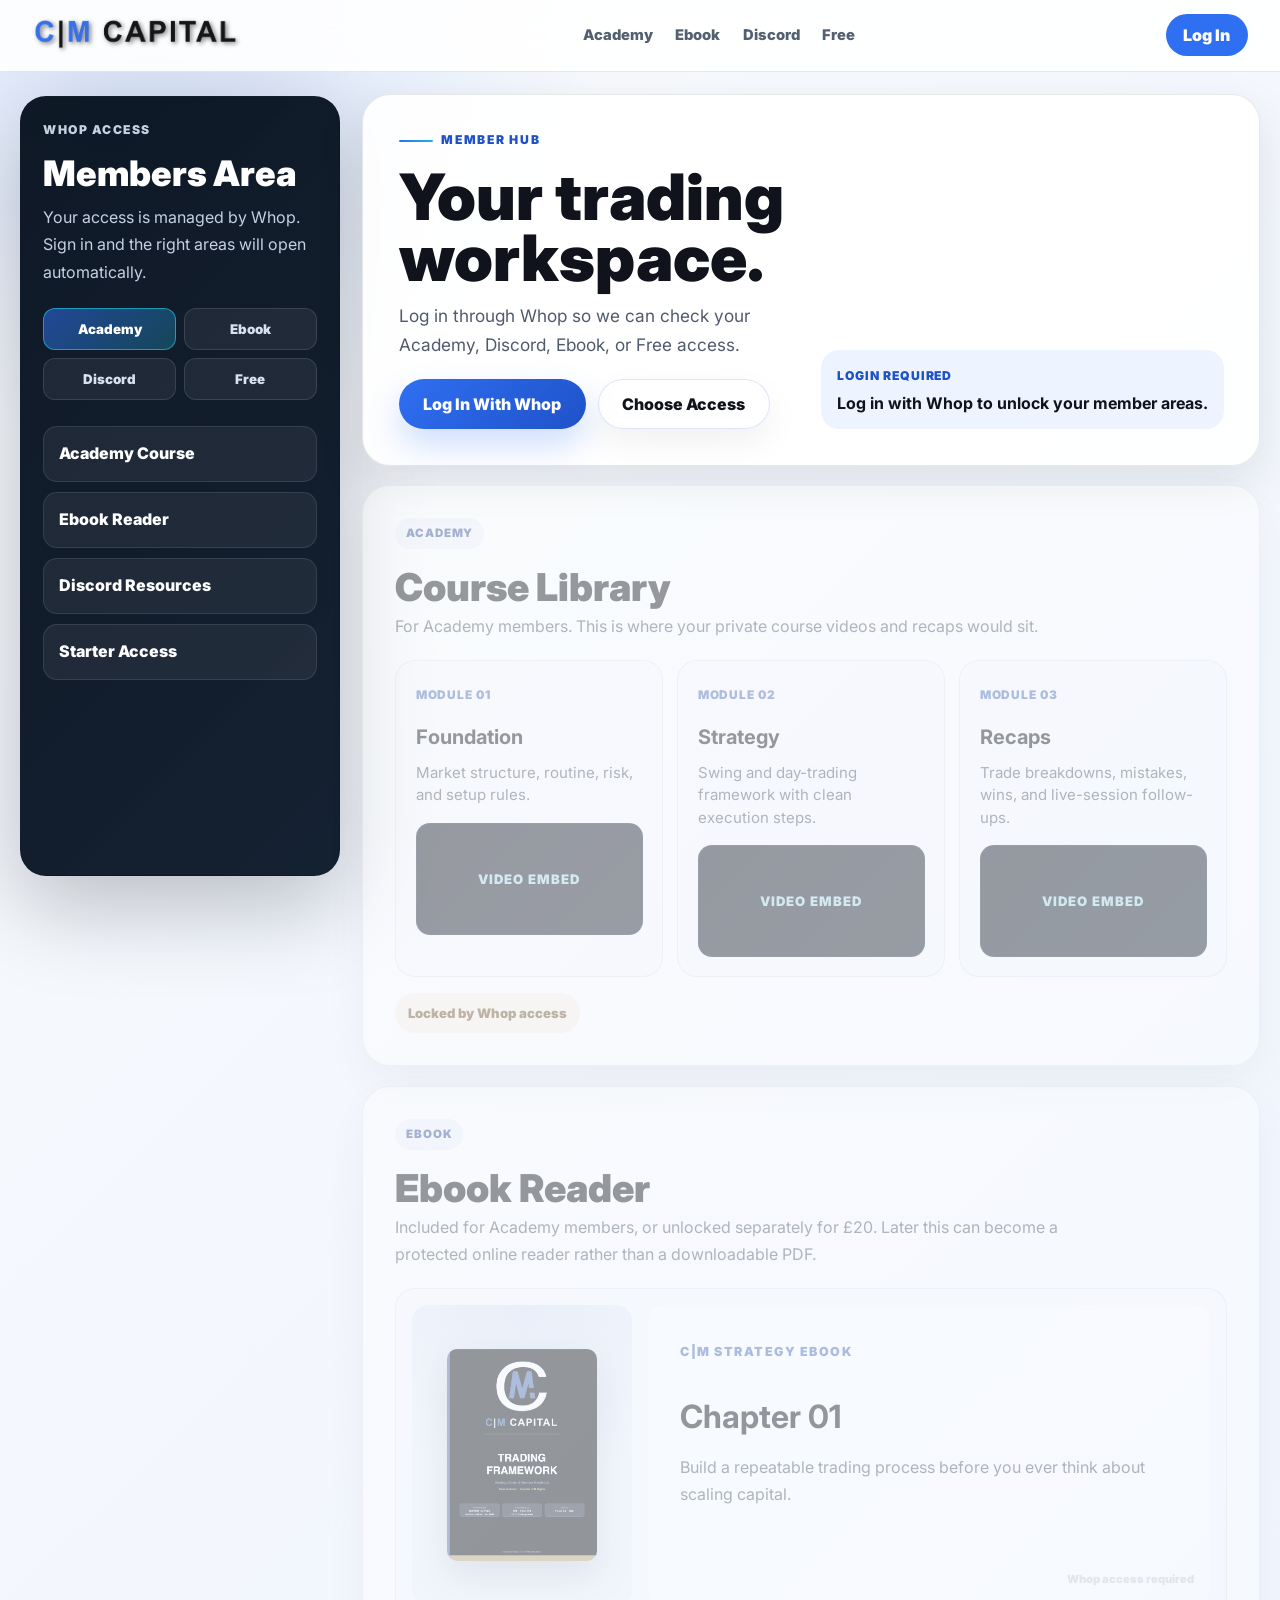
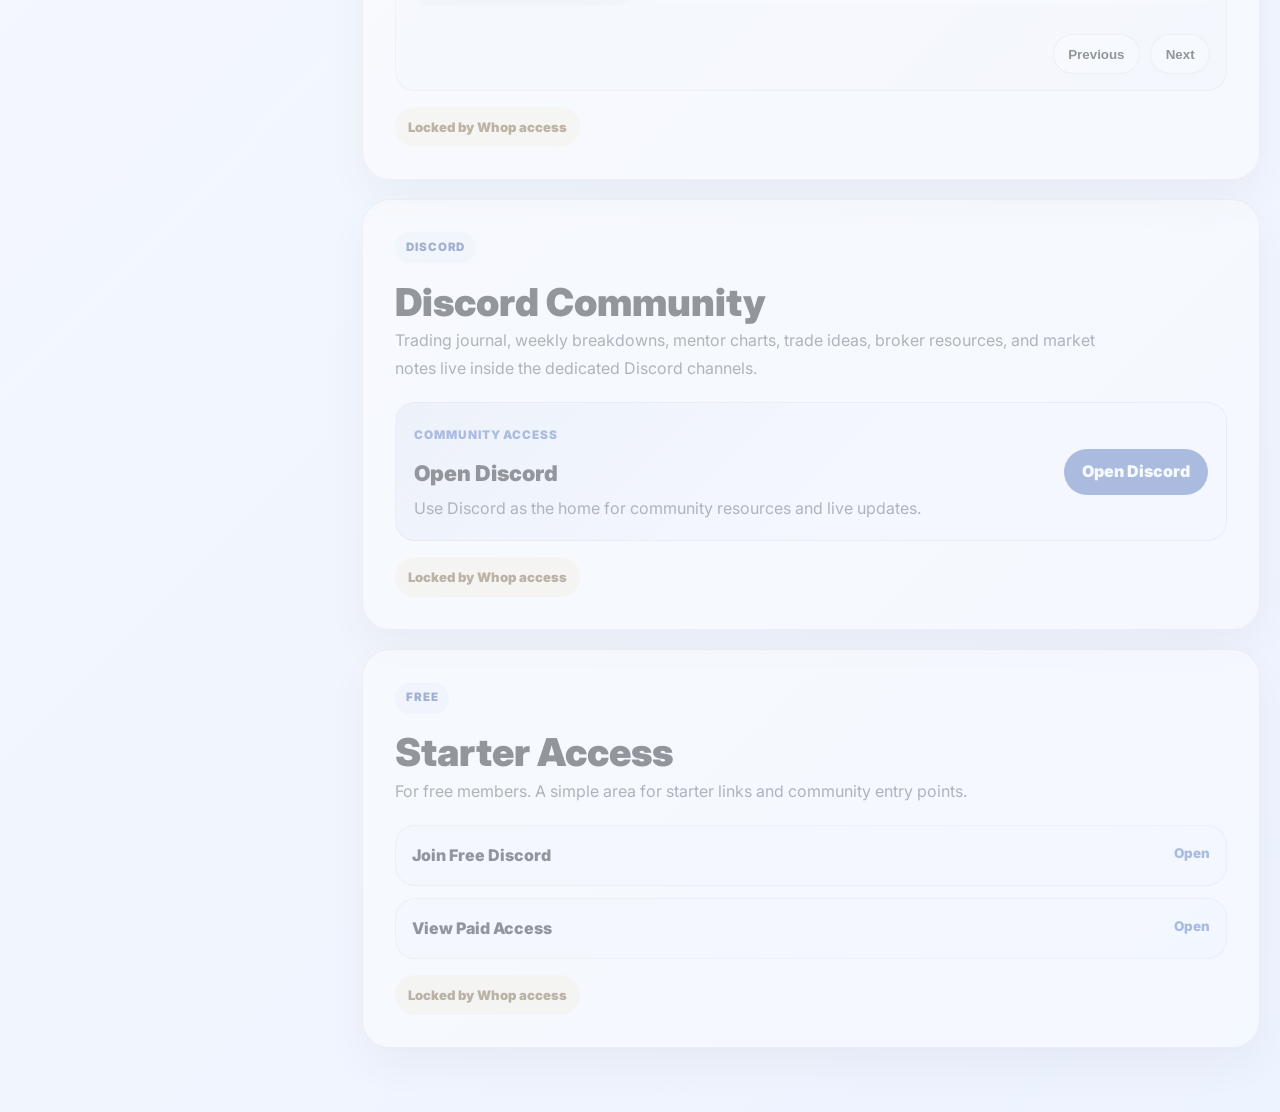
==== commit 074b8e90: "Add files via upload" ====
--- a/members/index.html
+++ b/members/index.html
@@ -22,15 +22,16 @@
       <a href="#discord">Discord</a>
       <a href="#free">Free</a>
     </nav>
-    <a href="../index.html#services" class="portal-upgrade">Upgrade</a>
+    <a href="/api/auth/logout" class="portal-upgrade" id="portal-logout-link" hidden>Log Out</a>
+    <a href="/api/auth/login" class="portal-upgrade" id="portal-login-link">Log In</a>
   </header>
 
   <main class="portal-layout">
     <aside class="portal-sidebar">
-      <p class="portal-label">Preview Mode</p>
+      <p class="portal-label">Whop Access</p>
       <h1>Members Area</h1>
-      <p>This is the clean layout we can connect to Whop so each member only sees the areas they own.</p>
-      <div class="portal-role-switcher" aria-label="Preview access level">
+      <p id="portal-sidebar-copy">Sign in through Whop and this page will open the areas linked to your product access.</p>
+      <div class="portal-role-switcher" aria-label="Preview access level" hidden>
         <button type="button" class="is-selected" data-role="academy">Academy</button>
         <button type="button" data-role="ebook">Ebook</button>
         <button type="button" data-role="discord">Discord</button>
@@ -49,11 +50,15 @@
         <div>
           <span class="section-kicker">Member hub</span>
           <h2>Your trading workspace.</h2>
-          <p>Course videos, ebook access, community resources, and market breakdowns in one simple place.</p>
+          <p id="portal-hero-copy">Checking your Whop access so the right member areas can open.</p>
+          <div class="portal-auth-actions" id="portal-auth-actions" hidden>
+            <a href="/api/auth/login" class="btn-primary">Log In With Whop</a>
+            <a href="../index.html#services" class="btn-secondary">Choose Access</a>
+          </div>
         </div>
         <div class="portal-status">
-          <span>Whop ready</span>
-          <strong id="portal-access-label">Academy access preview</strong>
+          <span id="portal-status-kicker">Checking</span>
+          <strong id="portal-access-label">Loading member access...</strong>
         </div>
       </section>
 
@@ -81,7 +86,7 @@
             <img src="../assets/ebook-cover.png" alt="C|M Strategy Ebook cover">
           </div>
           <div class="reader-page">
-            <span class="reader-watermark">Member preview | Whop access required</span>
+            <span class="reader-watermark" id="reader-watermark">Whop access required</span>
             <span>C|M Strategy Ebook</span>
             <h3>Chapter 01</h3>
             <p>Build a repeatable trading process before you ever think about scaling capital.</p>
@@ -105,7 +110,7 @@
             <h3>Open Discord</h3>
             <p>Use Discord as the home for community resources and live updates.</p>
           </div>
-          <a href="https://whop.com/checkout/plan_9veu1Ojz0m4vs" target="_blank" rel="noopener">Open Discord</a>
+          <a href="https://whop.com/checkout/plan_9veu1Ojz0m4vs" target="_blank" rel="noopener" id="discord-access-link">Open Discord</a>
         </div>
       </section>
 
--- a/style.css
+++ b/style.css
@@ -1217,6 +1217,16 @@
   line-height: 0.95;
 }
 .portal-hero-card p { max-width: 640px; color: var(--soft-ink); font-size: 1.08rem; }
+.portal-auth-actions {
+  display: flex;
+  flex-wrap: wrap;
+  gap: 0.75rem;
+  margin-top: 1.25rem;
+}
+.portal-auth-actions[hidden],
+.portal-upgrade[hidden] {
+  display: none;
+}
 .portal-status {
   min-width: 260px;
   padding: 1rem;
@@ -1242,7 +1252,7 @@
   filter: grayscale(0.45);
 }
 .portal-section.is-locked::after {
-  content: "Locked for this preview access level";
+  content: "Locked by Whop access";
   display: inline-flex;
   margin-top: 1rem;
   padding: 0.55rem 0.8rem;
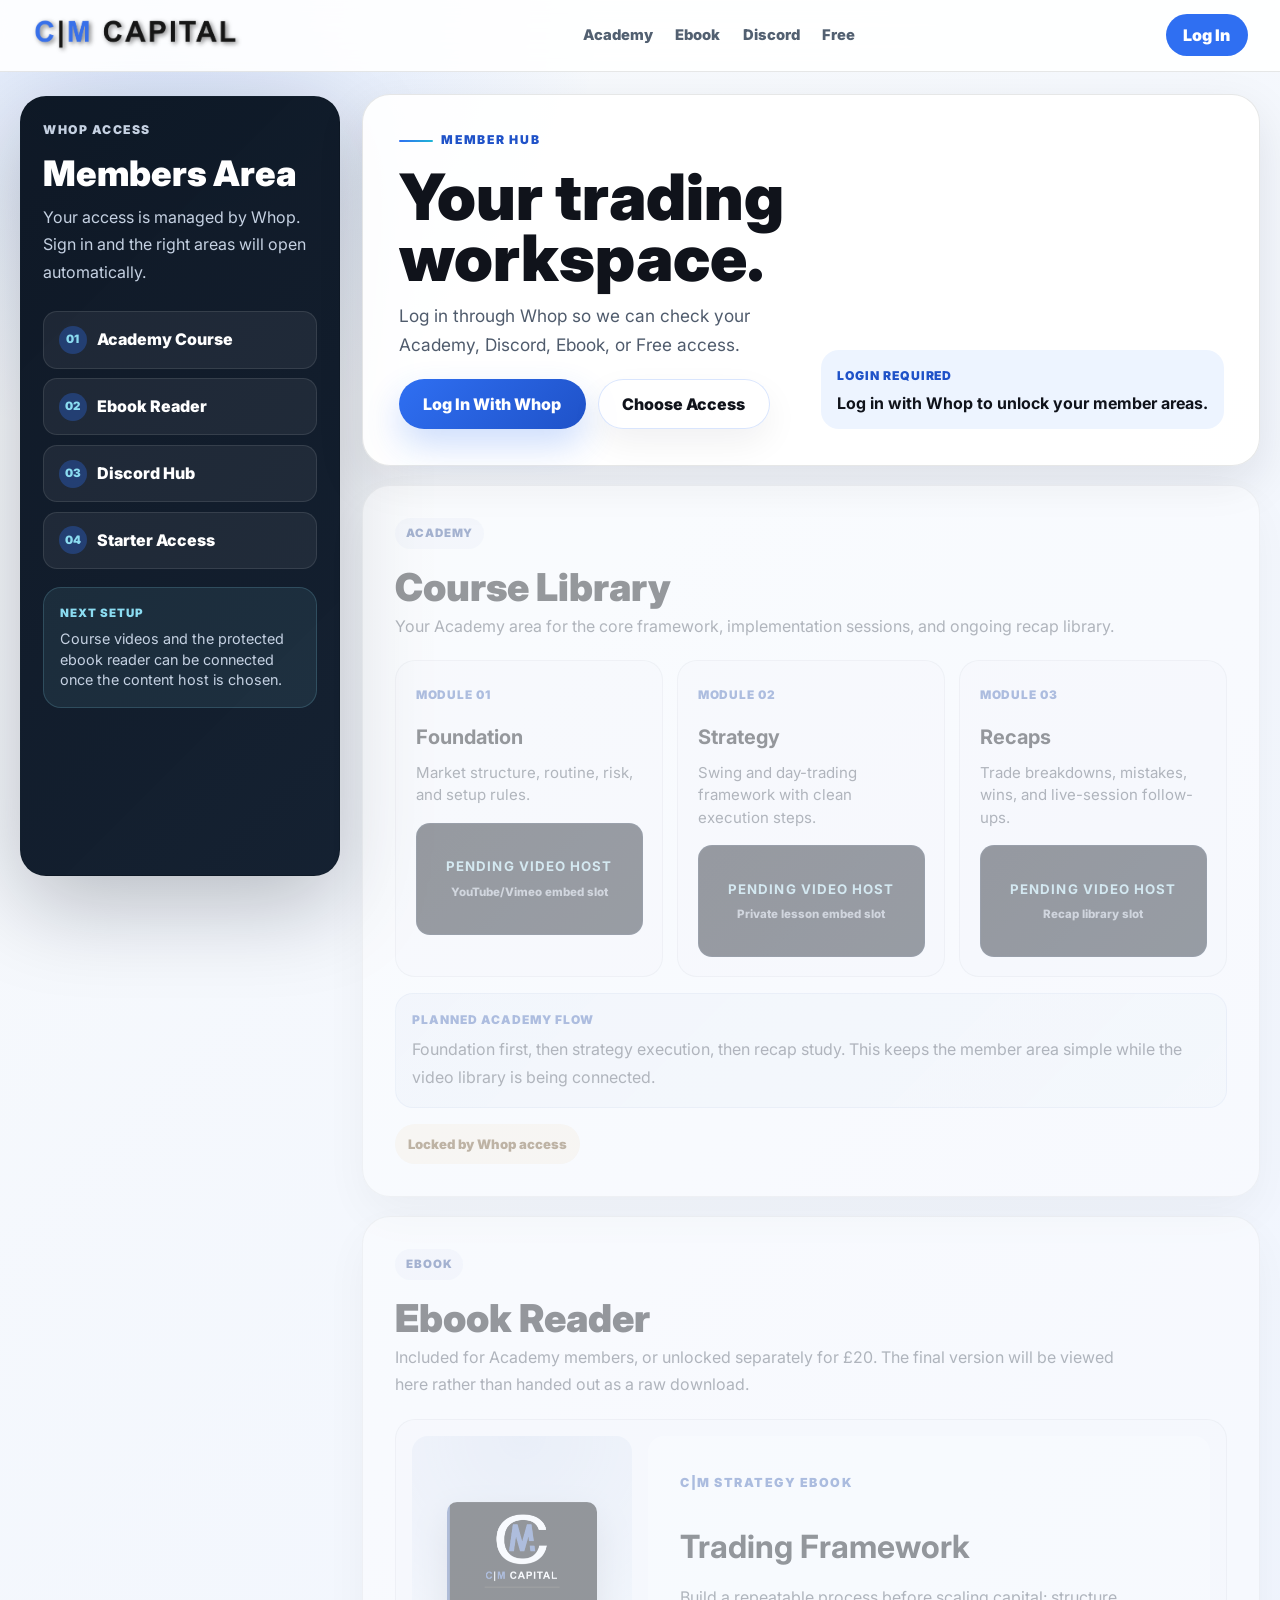
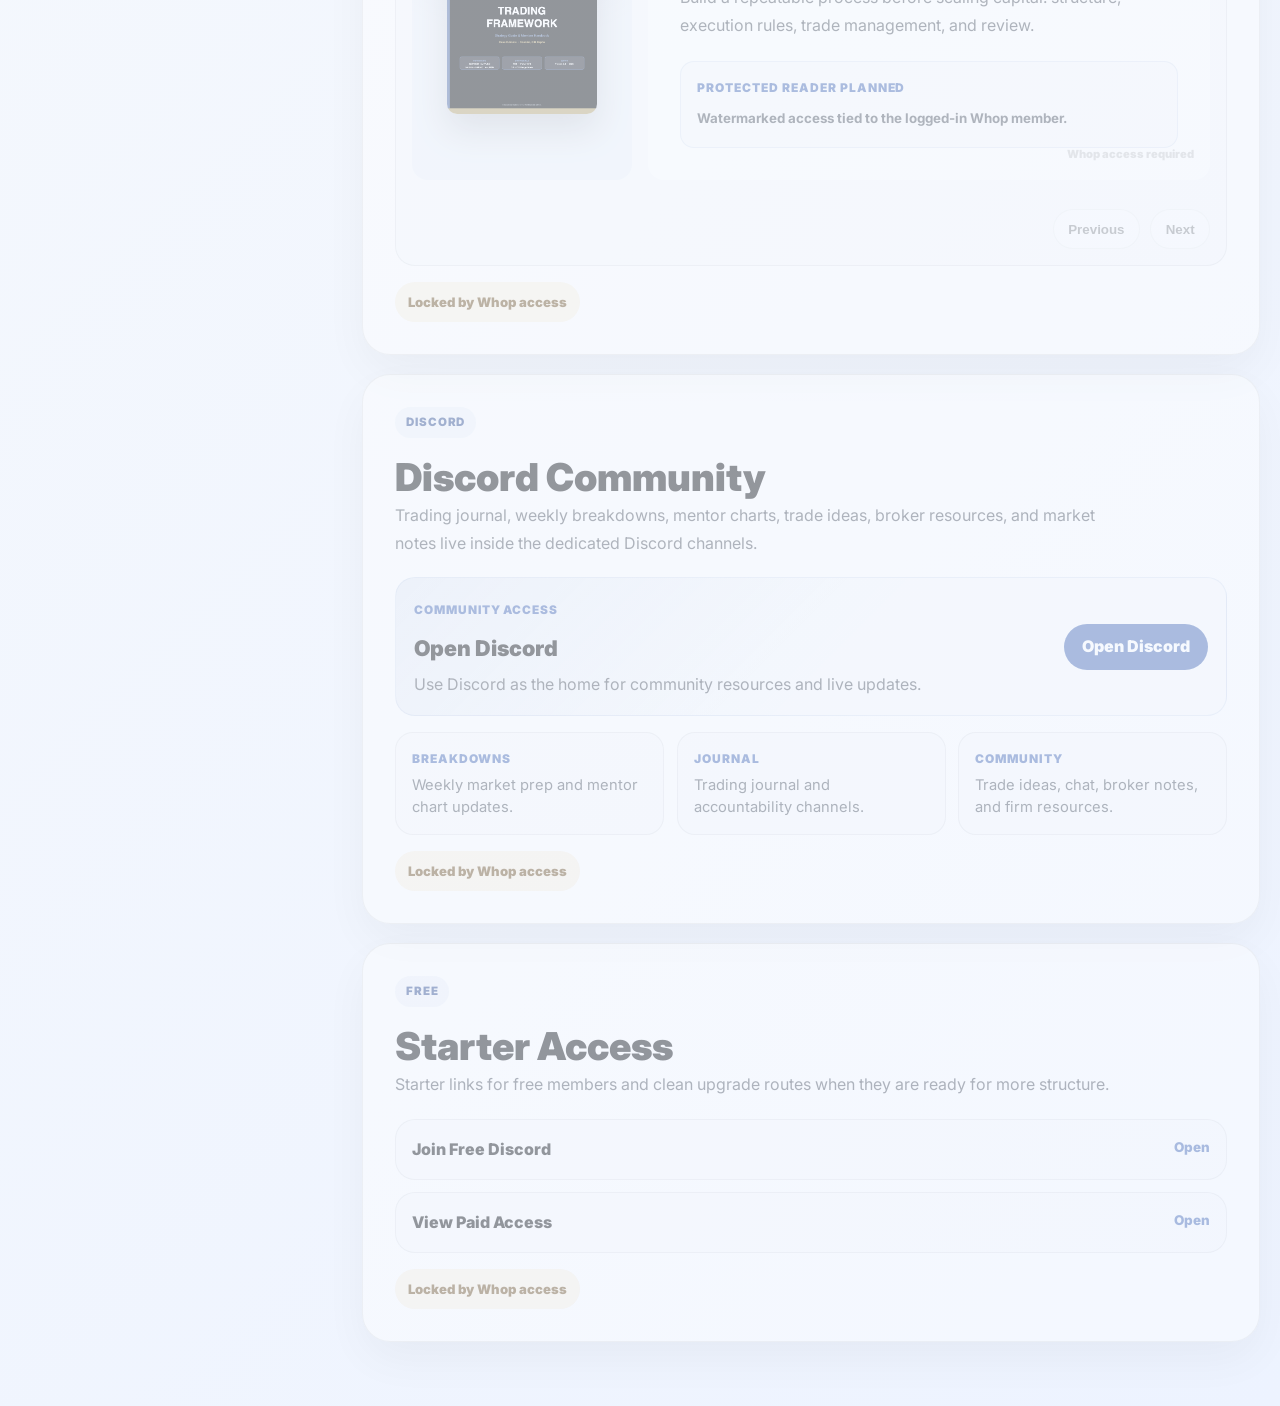
==== commit 08b69ba9: "Add files via upload" ====
--- a/members/index.html
+++ b/members/index.html
@@ -38,10 +38,14 @@
         <button type="button" data-role="free">Free</button>
       </div>
       <div class="portal-access-list">
-        <a href="#academy">Academy Course</a>
-        <a href="#ebook">Ebook Reader</a>
-        <a href="#discord">Discord Resources</a>
-        <a href="#free">Starter Access</a>
+        <a href="#academy"><span>01</span> Academy Course</a>
+        <a href="#ebook"><span>02</span> Ebook Reader</a>
+        <a href="#discord"><span>03</span> Discord Hub</a>
+        <a href="#free"><span>04</span> Starter Access</a>
+      </div>
+      <div class="portal-side-note">
+        <span>Next setup</span>
+        <p>Course videos and the protected ebook reader can be connected once the content host is chosen.</p>
       </div>
     </aside>
 
@@ -66,12 +70,31 @@
         <div class="portal-section-head">
           <span class="portal-tag">Academy</span>
           <h2>Course Library</h2>
-          <p>For Academy members. This is where your private course videos and recaps would sit.</p>
+          <p>Your Academy area for the core framework, implementation sessions, and ongoing recap library.</p>
         </div>
         <div class="lesson-grid">
-          <article class="lesson-card"><span>Module 01</span><h3>Foundation</h3><p>Market structure, routine, risk, and setup rules.</p><div class="video-slot">Video Embed</div></article>
-          <article class="lesson-card"><span>Module 02</span><h3>Strategy</h3><p>Swing and day-trading framework with clean execution steps.</p><div class="video-slot">Video Embed</div></article>
-          <article class="lesson-card"><span>Module 03</span><h3>Recaps</h3><p>Trade breakdowns, mistakes, wins, and live-session follow-ups.</p><div class="video-slot">Video Embed</div></article>
+          <article class="lesson-card">
+            <span>Module 01</span>
+            <h3>Foundation</h3>
+            <p>Market structure, routine, risk, and setup rules.</p>
+            <div class="video-slot"><strong>Pending video host</strong><small>YouTube/Vimeo embed slot</small></div>
+          </article>
+          <article class="lesson-card">
+            <span>Module 02</span>
+            <h3>Strategy</h3>
+            <p>Swing and day-trading framework with clean execution steps.</p>
+            <div class="video-slot"><strong>Pending video host</strong><small>Private lesson embed slot</small></div>
+          </article>
+          <article class="lesson-card">
+            <span>Module 03</span>
+            <h3>Recaps</h3>
+            <p>Trade breakdowns, mistakes, wins, and live-session follow-ups.</p>
+            <div class="video-slot"><strong>Pending video host</strong><small>Recap library slot</small></div>
+          </article>
+        </div>
+        <div class="academy-next">
+          <span>Planned academy flow</span>
+          <p>Foundation first, then strategy execution, then recap study. This keeps the member area simple while the video library is being connected.</p>
         </div>
       </section>
 
@@ -79,7 +102,7 @@
         <div class="portal-section-head">
           <span class="portal-tag">Ebook</span>
           <h2>Ebook Reader</h2>
-          <p>Included for Academy members, or unlocked separately for £20. Later this can become a protected online reader rather than a downloadable PDF.</p>
+          <p>Included for Academy members, or unlocked separately for £20. The final version will be viewed here rather than handed out as a raw download.</p>
         </div>
         <div class="reader-preview">
           <div class="ebook-preview-cover">
@@ -88,12 +111,16 @@
           <div class="reader-page">
             <span class="reader-watermark" id="reader-watermark">Whop access required</span>
             <span>C|M Strategy Ebook</span>
-            <h3>Chapter 01</h3>
-            <p>Build a repeatable trading process before you ever think about scaling capital.</p>
+            <h3>Trading Framework</h3>
+            <p>Build a repeatable process before scaling capital: structure, execution rules, trade management, and review.</p>
+            <div class="reader-meta">
+              <strong>Protected reader planned</strong>
+              <small>Watermarked access tied to the logged-in Whop member.</small>
+            </div>
           </div>
           <div class="reader-controls">
-            <button type="button">Previous</button>
-            <button type="button">Next</button>
+            <button type="button" disabled>Previous</button>
+            <button type="button" disabled>Next</button>
           </div>
         </div>
       </section>
@@ -112,13 +139,18 @@
           </div>
           <a href="https://whop.com/checkout/plan_9veu1Ojz0m4vs" target="_blank" rel="noopener" id="discord-access-link">Open Discord</a>
         </div>
+        <div class="portal-mini-grid">
+          <article><span>Breakdowns</span><p>Weekly market prep and mentor chart updates.</p></article>
+          <article><span>Journal</span><p>Trading journal and accountability channels.</p></article>
+          <article><span>Community</span><p>Trade ideas, chat, broker notes, and firm resources.</p></article>
+        </div>
       </section>
 
       <section id="free" class="portal-section" data-access="academy ebook discord free">
         <div class="portal-section-head">
           <span class="portal-tag">Free</span>
           <h2>Starter Access</h2>
-          <p>For free members. A simple area for starter links and community entry points.</p>
+          <p>Starter links for free members and clean upgrade routes when they are ready for more structure.</p>
         </div>
         <div class="resource-list">
           <a href="https://whop.com/checkout/plan_aQADfPZUcDxqJ" target="_blank" rel="noopener">Join Free Discord</a>
--- a/style.css
+++ b/style.css
@@ -1167,6 +1167,9 @@
   gap: 0.5rem;
   margin-top: 1.4rem;
 }
+.portal-role-switcher[hidden] {
+  display: none;
+}
 .portal-role-switcher button {
   min-height: 42px;
   border: 1px solid rgba(255,255,255,0.12);
@@ -1183,12 +1186,48 @@
   color: white;
 }
 .portal-access-list a {
+  display: flex;
+  align-items: center;
+  gap: 0.65rem;
   padding: 0.85rem 0.9rem;
   border: 1px solid rgba(255,255,255,0.1);
   border-radius: 14px;
   background: rgba(255,255,255,0.06);
   color: white;
   font-weight: 850;
+}
+.portal-access-list a span {
+  display: inline-flex;
+  align-items: center;
+  justify-content: center;
+  width: 28px;
+  height: 28px;
+  border-radius: 999px;
+  background: rgba(47,111,242,0.32);
+  color: #8bdcf1;
+  font-size: 0.72rem;
+  font-weight: 950;
+}
+.portal-side-note {
+  margin-top: 1.1rem;
+  padding: 1rem;
+  border: 1px solid rgba(139,220,241,0.18);
+  border-radius: 18px;
+  background: rgba(139,220,241,0.08);
+}
+.portal-side-note span {
+  display: block;
+  margin-bottom: 0.35rem;
+  color: #8bdcf1;
+  font-size: 0.72rem;
+  font-weight: 950;
+  letter-spacing: 0.08em;
+  text-transform: uppercase;
+}
+.portal-side-note p {
+  color: #c5d1e2;
+  font-size: 0.9rem;
+  line-height: 1.45;
 }
 .portal-main {
   display: grid;
@@ -1299,8 +1338,10 @@
 .lesson-card p { color: var(--soft-ink); font-size: 0.94rem; line-height: 1.5; }
 .video-slot {
   display: flex;
+  flex-direction: column;
   align-items: center;
   justify-content: center;
+  gap: 0.3rem;
   min-height: 112px;
   margin-top: 1rem;
   border: 1px solid rgba(47,111,242,0.14);
@@ -1313,6 +1354,39 @@
   letter-spacing: 0.08em;
   text-transform: uppercase;
 }
+.video-slot strong {
+  color: #8bdcf1;
+  font-size: 0.83rem;
+}
+.video-slot small {
+  color: #9aa9bd;
+  font-size: 0.72rem;
+  font-weight: 800;
+  letter-spacing: 0;
+  text-transform: none;
+}
+.academy-next {
+  margin-top: 1rem;
+  padding: 1rem;
+  border: 1px solid rgba(47,111,242,0.12);
+  border-radius: 18px;
+  background: linear-gradient(135deg, rgba(47,111,242,0.08), rgba(31,182,213,0.05));
+}
+.academy-next span,
+.reader-meta strong,
+.portal-mini-grid span {
+  display: block;
+  margin-bottom: 0.35rem;
+  color: var(--blue);
+  font-size: 0.75rem;
+  font-weight: 950;
+  letter-spacing: 0.08em;
+  text-transform: uppercase;
+}
+.academy-next p {
+  max-width: 780px;
+  color: var(--soft-ink);
+}
 .reader-preview {
   display: grid;
   grid-template-columns: 220px 1fr;
@@ -1359,6 +1433,17 @@
 }
 .reader-page h3 { margin: 1.6rem 0 0.6rem; font-size: 2rem; }
 .reader-page p { max-width: 520px; color: var(--soft-ink); }
+.reader-meta {
+  margin-top: 1.4rem;
+  padding: 1rem;
+  border: 1px solid rgba(47,111,242,0.12);
+  border-radius: 14px;
+  background: #f8fbff;
+}
+.reader-meta small {
+  color: var(--soft-ink);
+  font-weight: 700;
+}
 .reader-controls {
   display: flex;
   justify-content: flex-end;
@@ -1375,6 +1460,10 @@
   color: var(--ink);
   font-weight: 850;
 }
+.reader-controls button:disabled {
+  opacity: 0.45;
+  cursor: not-allowed;
+}
 .resource-list {
   display: grid;
   gap: 0.75rem;
@@ -1428,6 +1517,23 @@
   font-weight: 900;
   white-space: nowrap;
 }
+.portal-mini-grid {
+  display: grid;
+  grid-template-columns: repeat(3, 1fr);
+  gap: 0.8rem;
+  margin-top: 1rem;
+}
+.portal-mini-grid article {
+  padding: 1rem;
+  border: 1px solid rgba(16,19,27,0.08);
+  border-radius: 18px;
+  background: #f8fbff;
+}
+.portal-mini-grid p {
+  color: var(--soft-ink);
+  font-size: 0.92rem;
+  line-height: 1.45;
+}
 
 @media (max-width: 980px) {
   .portal-shell-header,
@@ -1436,6 +1542,7 @@
   .portal-topnav { justify-content: flex-start; overflow-x: auto; padding-bottom: 0.2rem; }
   .portal-sidebar { position: static; min-height: auto; }
   .lesson-grid { grid-template-columns: 1fr; }
+  .portal-mini-grid { grid-template-columns: 1fr; }
   .reader-preview { grid-template-columns: 1fr; }
   .discord-open-card { grid-template-columns: 1fr; }
 }
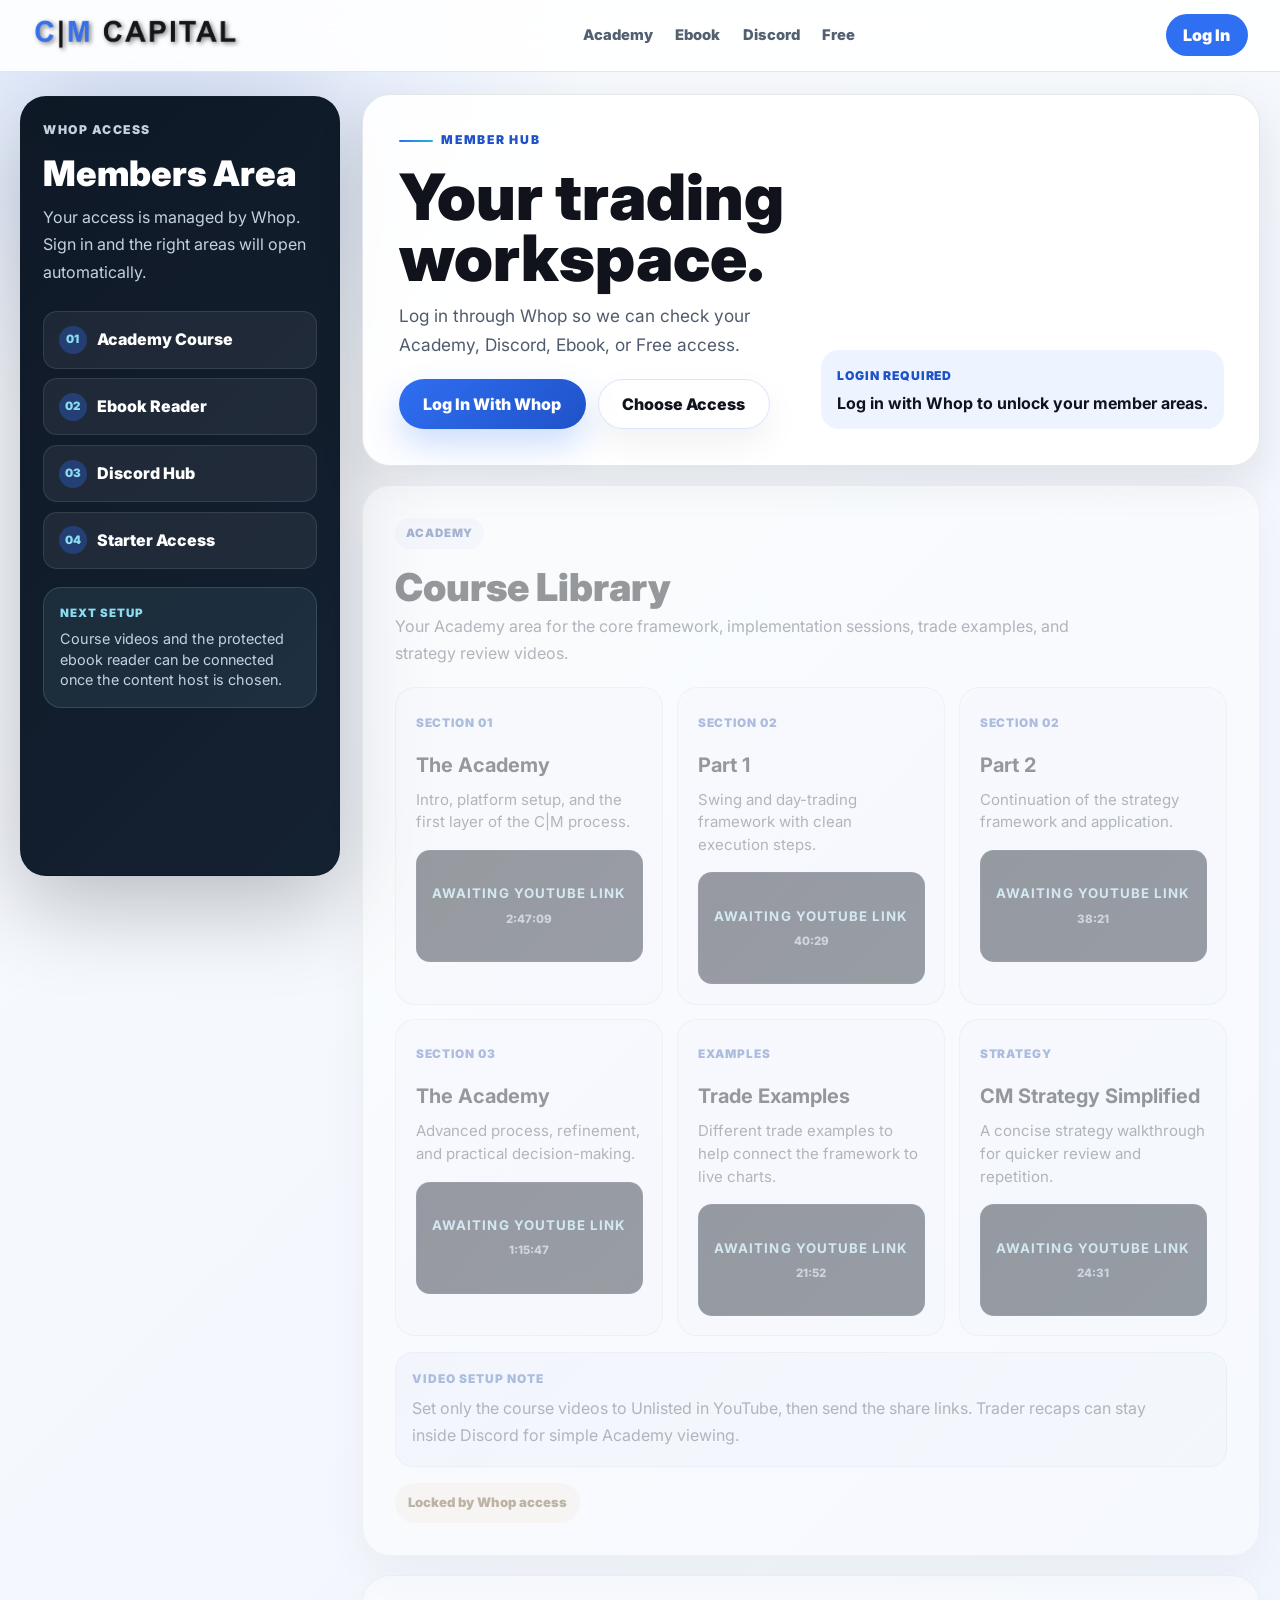
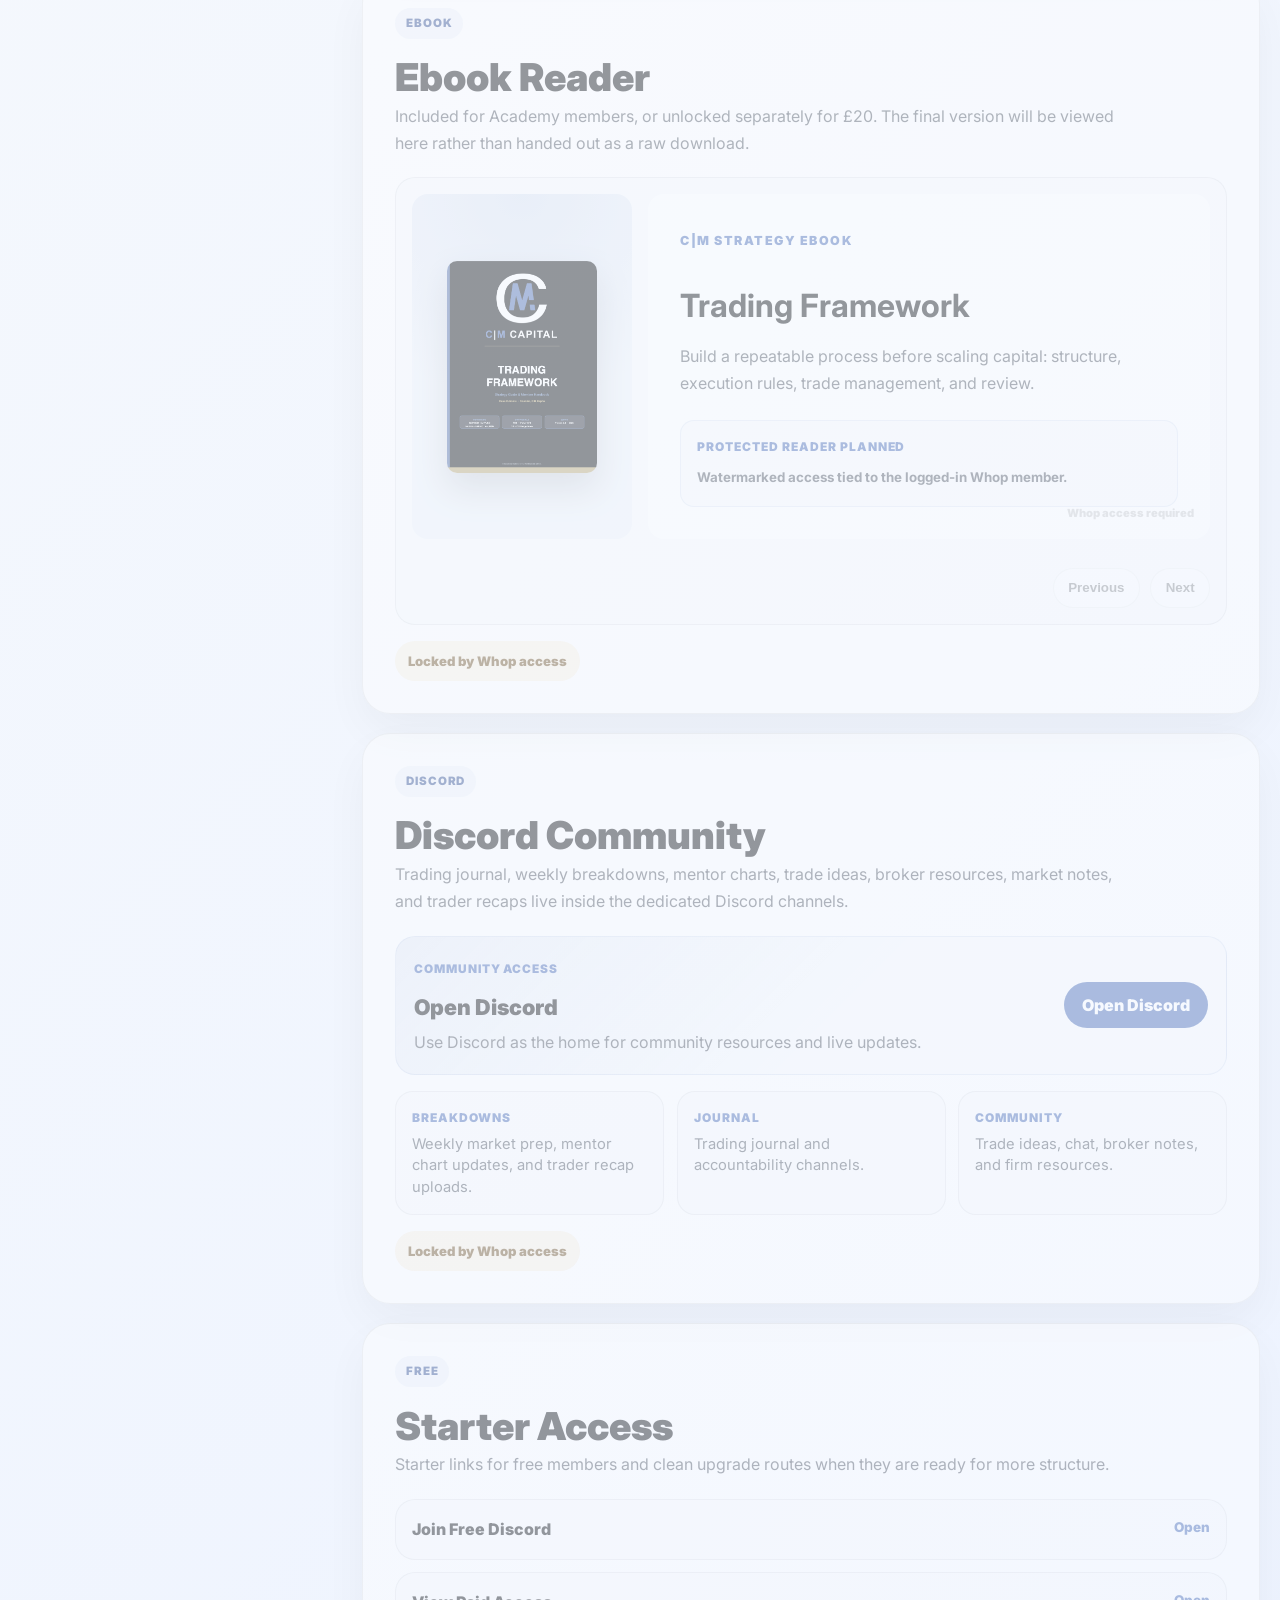
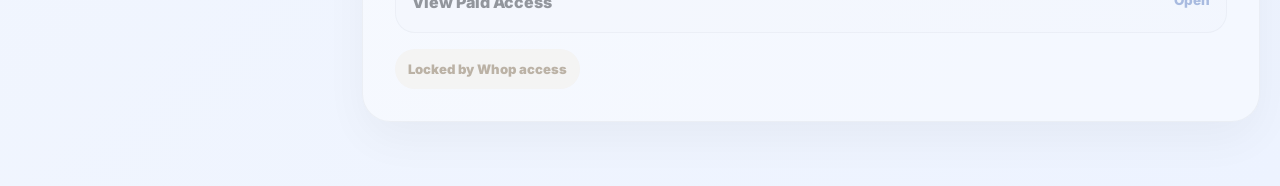
==== commit 16c62027: "Add files via upload" ====
--- a/members/index.html
+++ b/members/index.html
@@ -70,31 +70,49 @@
         <div class="portal-section-head">
           <span class="portal-tag">Academy</span>
           <h2>Course Library</h2>
-          <p>Your Academy area for the core framework, implementation sessions, and ongoing recap library.</p>
+          <p>Your Academy area for the core framework, implementation sessions, trade examples, and strategy review videos.</p>
         </div>
         <div class="lesson-grid">
           <article class="lesson-card">
-            <span>Module 01</span>
-            <h3>Foundation</h3>
-            <p>Market structure, routine, risk, and setup rules.</p>
-            <div class="video-slot"><strong>Pending video host</strong><small>YouTube/Vimeo embed slot</small></div>
+            <span>Section 01</span>
+            <h3>The Academy</h3>
+            <p>Intro, platform setup, and the first layer of the C|M process.</p>
+            <div class="video-slot" data-video-key="academy-section-1"><strong>Awaiting YouTube link</strong><small>2:47:09</small></div>
           </article>
           <article class="lesson-card">
-            <span>Module 02</span>
-            <h3>Strategy</h3>
+            <span>Section 02</span>
+            <h3>Part 1</h3>
             <p>Swing and day-trading framework with clean execution steps.</p>
-            <div class="video-slot"><strong>Pending video host</strong><small>Private lesson embed slot</small></div>
+            <div class="video-slot" data-video-key="academy-section-2-part-1"><strong>Awaiting YouTube link</strong><small>40:29</small></div>
           </article>
           <article class="lesson-card">
-            <span>Module 03</span>
-            <h3>Recaps</h3>
-            <p>Trade breakdowns, mistakes, wins, and live-session follow-ups.</p>
-            <div class="video-slot"><strong>Pending video host</strong><small>Recap library slot</small></div>
+            <span>Section 02</span>
+            <h3>Part 2</h3>
+            <p>Continuation of the strategy framework and application.</p>
+            <div class="video-slot" data-video-key="academy-section-2-part-2"><strong>Awaiting YouTube link</strong><small>38:21</small></div>
+          </article>
+          <article class="lesson-card">
+            <span>Section 03</span>
+            <h3>The Academy</h3>
+            <p>Advanced process, refinement, and practical decision-making.</p>
+            <div class="video-slot" data-video-key="academy-section-3"><strong>Awaiting YouTube link</strong><small>1:15:47</small></div>
+          </article>
+          <article class="lesson-card">
+            <span>Examples</span>
+            <h3>Trade Examples</h3>
+            <p>Different trade examples to help connect the framework to live charts.</p>
+            <div class="video-slot" data-video-key="trade-examples"><strong>Awaiting YouTube link</strong><small>21:52</small></div>
+          </article>
+          <article class="lesson-card">
+            <span>Strategy</span>
+            <h3>CM Strategy Simplified</h3>
+            <p>A concise strategy walkthrough for quicker review and repetition.</p>
+            <div class="video-slot" data-video-key="strategy-simplified"><strong>Awaiting YouTube link</strong><small>24:31</small></div>
           </article>
         </div>
         <div class="academy-next">
-          <span>Planned academy flow</span>
-          <p>Foundation first, then strategy execution, then recap study. This keeps the member area simple while the video library is being connected.</p>
+          <span>Video setup note</span>
+          <p>Set only the course videos to Unlisted in YouTube, then send the share links. Trader recaps can stay inside Discord for simple Academy viewing.</p>
         </div>
       </section>
 
@@ -129,7 +147,7 @@
         <div class="portal-section-head">
           <span class="portal-tag">Discord</span>
           <h2>Discord Community</h2>
-          <p>Trading journal, weekly breakdowns, mentor charts, trade ideas, broker resources, and market notes live inside the dedicated Discord channels.</p>
+          <p>Trading journal, weekly breakdowns, mentor charts, trade ideas, broker resources, market notes, and trader recaps live inside the dedicated Discord channels.</p>
         </div>
         <div class="discord-open-card">
           <div>
@@ -140,7 +158,7 @@
           <a href="https://whop.com/checkout/plan_9veu1Ojz0m4vs" target="_blank" rel="noopener" id="discord-access-link">Open Discord</a>
         </div>
         <div class="portal-mini-grid">
-          <article><span>Breakdowns</span><p>Weekly market prep and mentor chart updates.</p></article>
+          <article><span>Breakdowns</span><p>Weekly market prep, mentor chart updates, and trader recap uploads.</p></article>
           <article><span>Journal</span><p>Trading journal and accountability channels.</p></article>
           <article><span>Community</span><p>Trade ideas, chat, broker notes, and firm resources.</p></article>
         </div>
